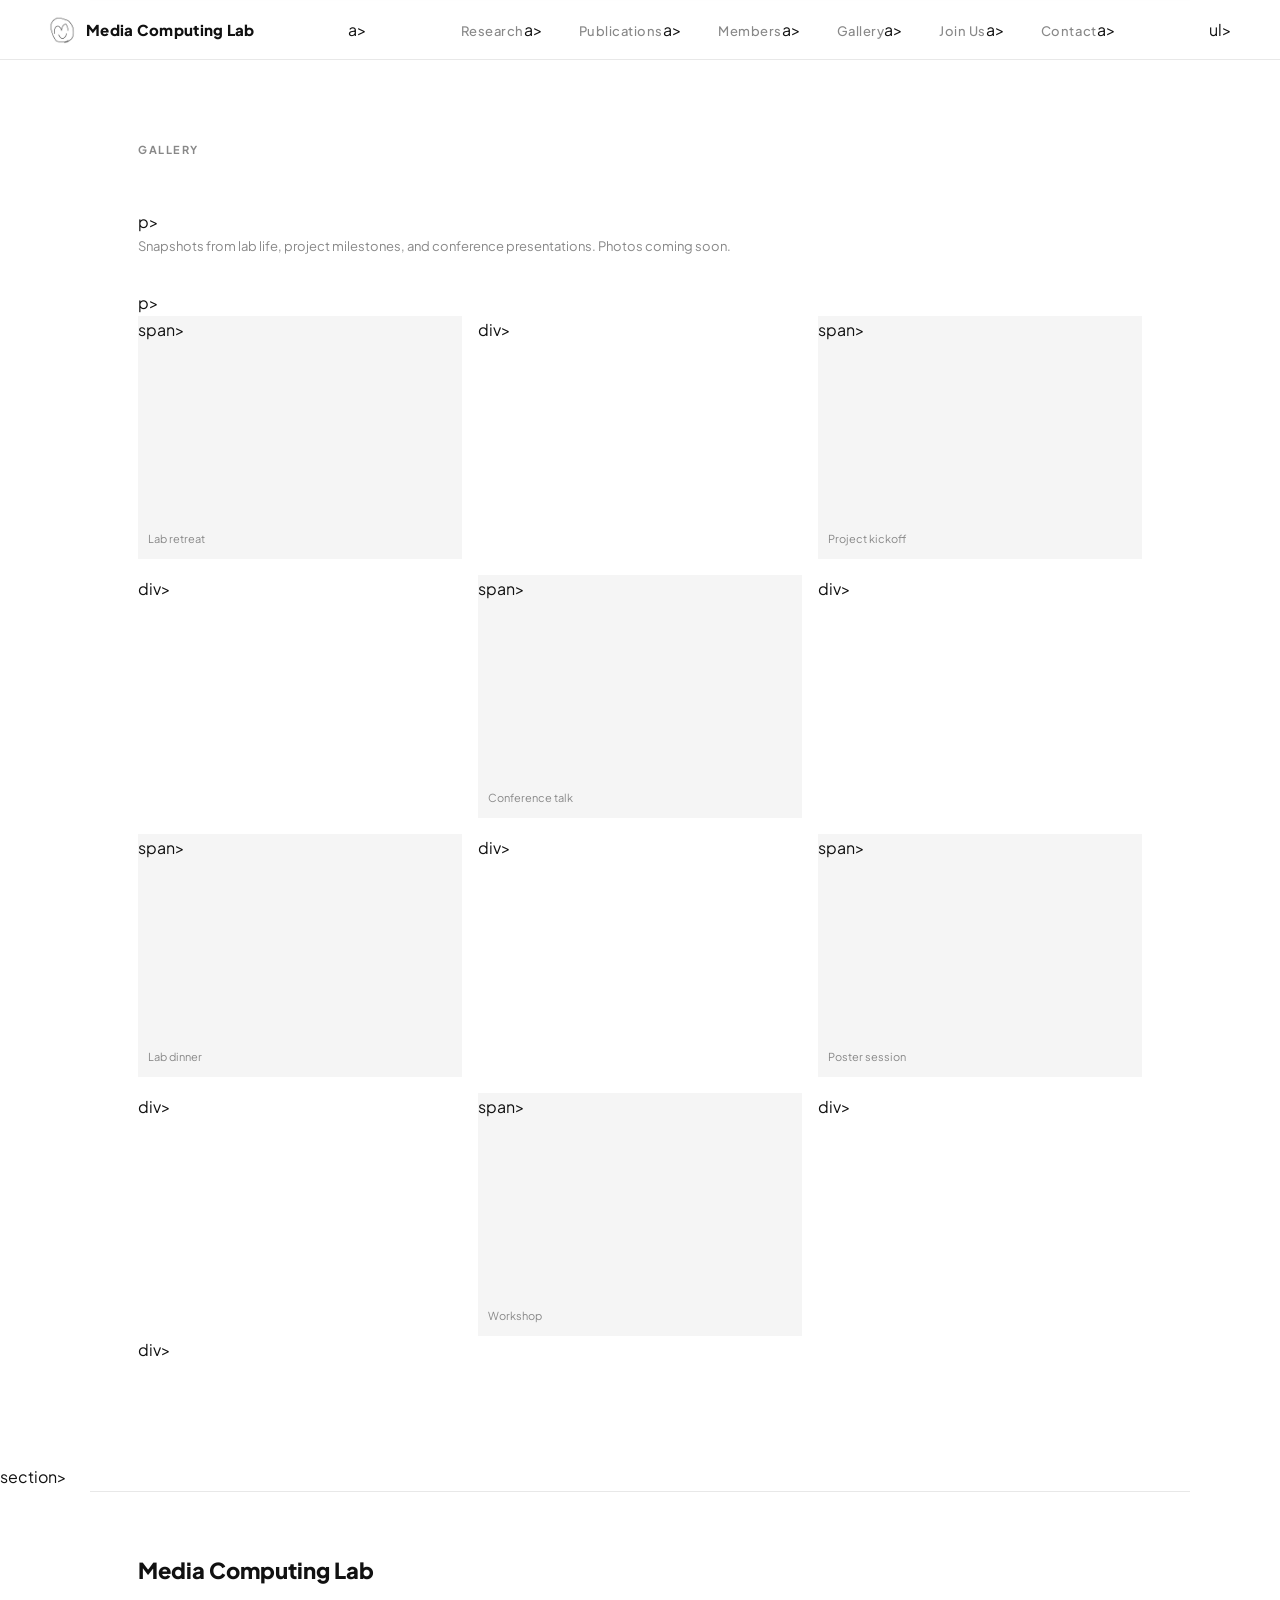
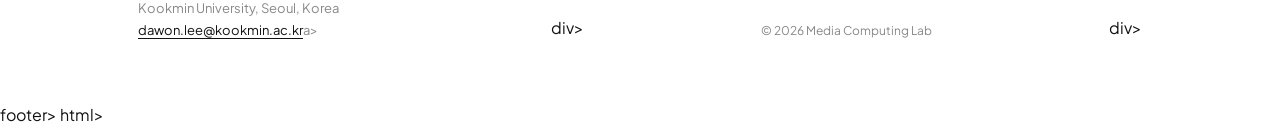
==== gallery.html @ cd8f229e "Add initial gallery HTML structure" ====
<!DOCTYPE html>
<html lang="en">
  <head>
      <meta charset="UTF-8">
      <meta name="viewport" content="width=device-width, initial-scale=1.0">
      <title>Gallery · Media Computing Lab</title>
    <link rel="preconnect" href="https://fonts.googleapis.com">
    <link rel="preconnect" href="https://fonts.gstatic.com" crossorigin>
    <link href="https://fonts.googleapis.com/css2?family=Plus+Jakarta+Sans:ital,wght@0,300;0,400;0,500;0,700;0,800;1,400&display=swap" rel="stylesheet">
    <link rel="stylesheet" href="styles.css">
  </head>
<body>

  <nav>
      <a href="index.html" class="nav-logo"><img src="logo.png" alt="Media Computing Lab logo">Media Computing Lab</a>a>
      <ul class="nav-links">
            <li><a href="index.html">Research</a>a></li>
          <li><a href="publications.html">Publications</a>a></li>
          <li><a href="members.html">Members</a>a></li>
          <li><a href="gallery.html">Gallery</a>a></li>
          <li><a href="join.html">Join Us</a>a></li>
          <li><a href="#contact">Contact</a>a></li>
      </ul>ul>
  </nav>

<!-- GALLERY -->
<section id="gallery">
  <p class="section-label">Gallery</p>p>
  <p class="gallery-note">Snapshots from lab life, project milestones, and conference presentations. Photos coming soon.</p>p>
  <div class="gallery-grid">
      <div class="gallery-item"><span class="gallery-item-label">Lab retreat</span>span></div>div>
      <div class="gallery-item"><span class="gallery-item-label">Project kickoff</span>span></div>div>
      <div class="gallery-item"><span class="gallery-item-label">Conference talk</span>span></div>div>
      <div class="gallery-item"><span class="gallery-item-label">Lab dinner</span>span></div>div>
      <div class="gallery-item"><span class="gallery-item-label">Poster session</span>span></div>div>
      <div class="gallery-item"><span class="gallery-item-label">Workshop</span>span></div>div>
  </div>div>
</section>section>

<!-- FOOTER / CONTACT -->
<footer id="contact">
  <div class="footer-left">
      <h2>Media Computing Lab</h2>
      <p>Kookmin University, Seoul, Korea<br>
          <a href="mailto:dawon.lee@kookmin.ac.kr">dawon.lee@kookmin.ac.kr</a>a></p>
  </div>div>
  <div class="footer-right">
      <p>© 2026 Media Computing Lab</p>
  </div>div>
</footer>footer>

</body>
</html>html>
</p></p></h2></li></li>
  </nav>
</body></title>
  </head>
---- styles.css ----
*, *::before, *::after { box-sizing: border-box; margin: 0; padding: 0; }

:root {
    --black: #111;
    --gray: #888;
    --light-gray: #f5f5f5;
    --border: #e8e8e8;
    --white: #fff;
}

html { scroll-behavior: smooth; }

body {
    font-family: 'Plus Jakarta Sans', sans-serif;
    color: var(--black);
    background: var(--white);
    font-size: 16px;
    line-height: 1.7;
}

/* NAV */
nav {
    position: fixed;
    top: 0; left: 0; right: 0;
    z-index: 100;
    background: rgba(255,255,255,0.92);
    backdrop-filter: blur(8px);
    border-bottom: 1px solid var(--border);
    padding: 0 48px;
    height: 60px;
    display: flex;
    align-items: center;
    justify-content: space-between;
}

.nav-logo {
    display: flex;
    align-items: center;
    gap: 10px;
    font-weight: 800;
    font-size: 15px;
    letter-spacing: 0.02em;
    text-decoration: none;
    color: var(--black);
}

.nav-logo img {
    height: 28px;
    width: 28px;
    object-fit: contain;
}

.nav-links {
    display: flex;
    gap: 36px;
    list-style: none;
}

.nav-links a {
    text-decoration: none;
    color: var(--gray);
    font-size: 13px;
    font-weight: 500;
    letter-spacing: 0.04em;
    transition: color 0.2s;
}

.nav-links a:hover { color: var(--black); }

/* SECTIONS */
section {
    padding: 100px 48px;
    max-width: 1100px;
    margin: 0 auto;
}

section:first-of-type { padding-top: 140px; }

.section-label {
    font-size: 11px;
    font-weight: 700;
    letter-spacing: 0.14em;
    color: var(--gray);
    text-transform: uppercase;
    margin-bottom: 48px;
}

/* RESEARCH */
#research .section-label { margin-bottom: 24px; }

.research-intro {
    font-size: 28px;
    font-weight: 800;
    line-height: 1.3;
    margin-bottom: 64px;
    max-width: 640px;
}

.research-grid {
    display: grid;
    grid-template-columns: repeat(3, 1fr);
    gap: 2px;
}

.research-card {
    background: var(--light-gray);
    padding: 40px 36px;
}

.research-num {
    font-size: 11px;
    font-weight: 700;
    color: var(--gray);
    letter-spacing: 0.1em;
    margin-bottom: 20px;
}

.research-title {
    font-size: 18px;
    font-weight: 800;
    line-height: 1.3;
    margin-bottom: 14px;
}

.research-desc {
    font-size: 13px;
    color: var(--gray);
    line-height: 1.7;
}

/* PUBLICATIONS */
#publications { border-top: 1px solid var(--border); }

.pub-list { display: flex; flex-direction: column; gap: 0; }

.pub-item {
    display: grid;
    grid-template-columns: 200px 1fr;
    gap: 40px;
    padding: 36px 0;
    border-bottom: 1px solid var(--border);
    align-items: start;
}

.pub-img {
    width: 200px;
    height: 120px;
    object-fit: cover;
    background: var(--light-gray);
    display: block;
}

.pub-img-placeholder {
    width: 200px;
    height: 120px;
    background: var(--light-gray);
}

.pub-venue {
    font-size: 11px;
    font-weight: 700;
    letter-spacing: 0.1em;
    color: var(--gray);
    text-transform: uppercase;
    margin-bottom: 8px;
}

.pub-title {
    font-size: 16px;
    font-weight: 700;
    line-height: 1.4;
    margin-bottom: 8px;
}

.pub-title a {
    text-decoration: none;
    color: var(--black);
}

.pub-title a:hover { text-decoration: underline; }

.pub-authors {
    font-size: 13px;
    color: var(--gray);
    margin-bottom: 12px;
}

.pub-authors strong { color: var(--black); font-weight: 600; }

.pub-links { display: flex; gap: 12px; }

.pub-link {
    font-size: 12px;
    font-weight: 600;
    letter-spacing: 0.04em;
    color: var(--black);
    text-decoration: none;
    border-bottom: 1px solid var(--black);
    padding-bottom: 1px;
}

.pub-link:hover { opacity: 0.5; }

/* MEMBERS */
#members { border-top: 1px solid var(--border); }

.members-grid {
    display: grid;
    grid-template-columns: repeat(auto-fill, minmax(150px, 1fr));
    gap: 32px;
}

.member-card { }

.member-photo {
    width: 100%;
    aspect-ratio: 1;
    background: var(--light-gray);
    margin-bottom: 14px;
}

.member-photo img {
    width: 100%;
    height: 100%;
    object-fit: cover;
}

.member-name {
    font-size: 14px;
    font-weight: 700;
    margin-bottom: 2px;
}

.member-role {
    font-size: 12px;
    color: var(--gray);
}

/* RECRUITING */
#recruiting { border-top: 1px solid var(--border); }

.recruit-grid {
    display: grid;
    grid-template-columns: 1fr 1fr;
    gap: 2px;
    margin-top: 0;
}

.recruit-card {
    background: var(--light-gray);
    padding: 40px 36px;
}

.recruit-card h3 {
    font-size: 18px;
    font-weight: 800;
    margin-bottom: 14px;
}

.recruit-card p {
    font-size: 13px;
    color: var(--gray);
    line-height: 1.7;
    margin-bottom: 24px;
}

.recruit-cta {
    font-size: 13px;
    font-weight: 700;
    color: var(--black);
    text-decoration: none;
    border-bottom: 1px solid var(--black);
    padding-bottom: 1px;
}

.recruit-cta:hover { opacity: 0.5; }

/* CONTACT / FOOTER */
footer {
    border-top: 1px solid var(--border);
    padding: 60px 48px;
    display: flex;
    justify-content: space-between;
    align-items: flex-end;
    max-width: 1100px;
    margin: 0 auto;
}

.footer-left h2 {
    font-size: 22px;
    font-weight: 800;
    margin-bottom: 8px;
}

.footer-left p {
    font-size: 13px;
    color: var(--gray);
    line-height: 1.7;
}

.footer-left a {
    color: var(--black);
    text-decoration: none;
    border-bottom: 1px solid var(--black);
}

.footer-right {
    font-size: 12px;
    color: var(--gray);
    text-align: right;
}

@media (max-width: 900px) {
    nav { padding: 0 24px; }
    section { padding: 80px 24px; }
    section:first-of-type { padding-top: 100px; }
    .research-grid { grid-template-columns: 1fr; }
    .pub-item { grid-template-columns: 1fr; }
    .pub-img, .pub-img-placeholder { width: 100%; height: 160px; }
    .members-grid { grid-template-columns: repeat(2, 1fr); }
    .recruit-grid { grid-template-columns: 1fr; }
    footer { flex-direction: column; gap: 24px; align-items: flex-start; }
    .footer-right { text-align: left; }
}


/* GALLERY */
#gallery { border-top: 1px solid var(--border); }

.gallery-note {
      font-size: 13px;
      color: var(--gray);
      margin-bottom: 32px;
      max-width: 640px;
}

.gallery-grid {
      display: grid;
      grid-template-columns: repeat(3, 1fr);
      gap: 16px;
}

.gallery-item {
      aspect-ratio: 4 / 3;
      background: var(--light-gray);
      overflow: hidden;
      position: relative;
}

.gallery-item img {
      width: 100%;
      height: 100%;
      object-fit: cover;
      display: block;
}

.gallery-item-label {
      position: absolute;
      bottom: 10px;
      left: 10px;
      font-size: 11px;
      color: var(--gray);
}

@media (max-width: 900px) {
      .gallery-grid { grid-template-columns: repeat(2, 1fr); }
}
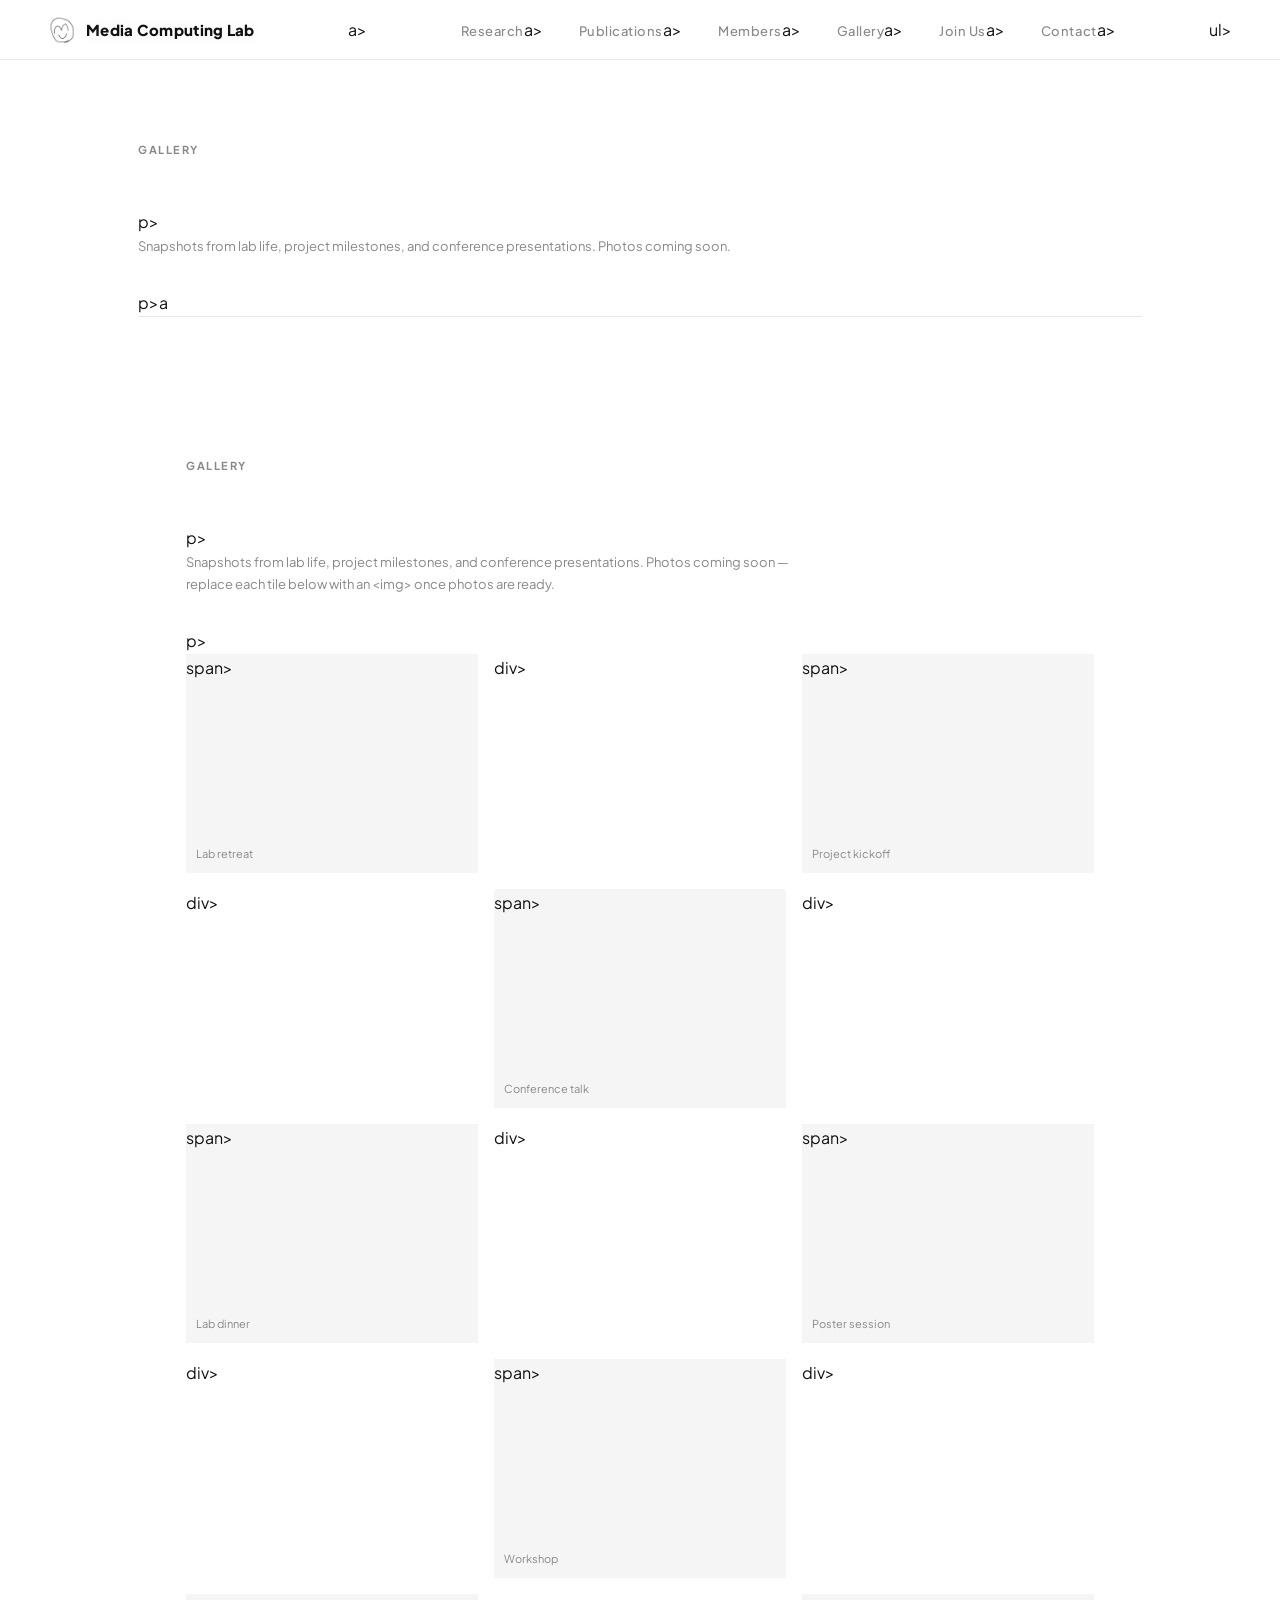
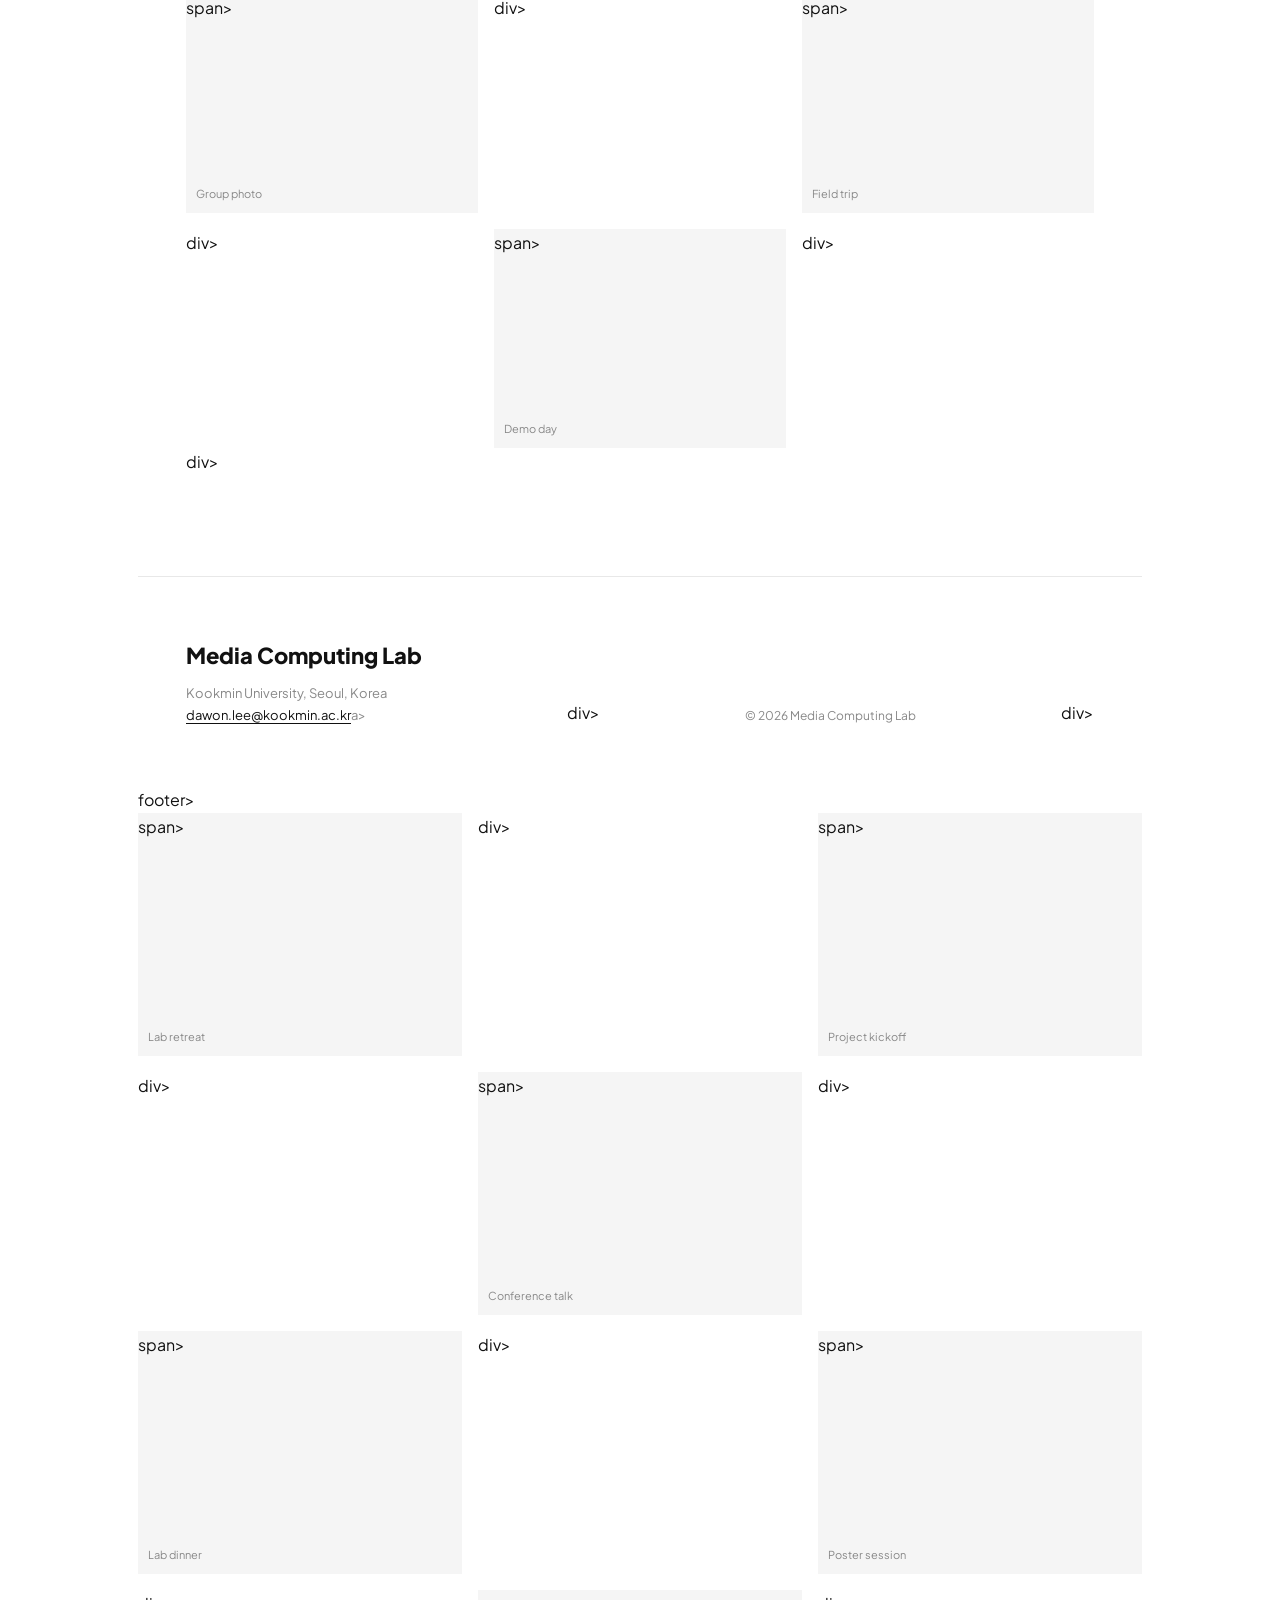
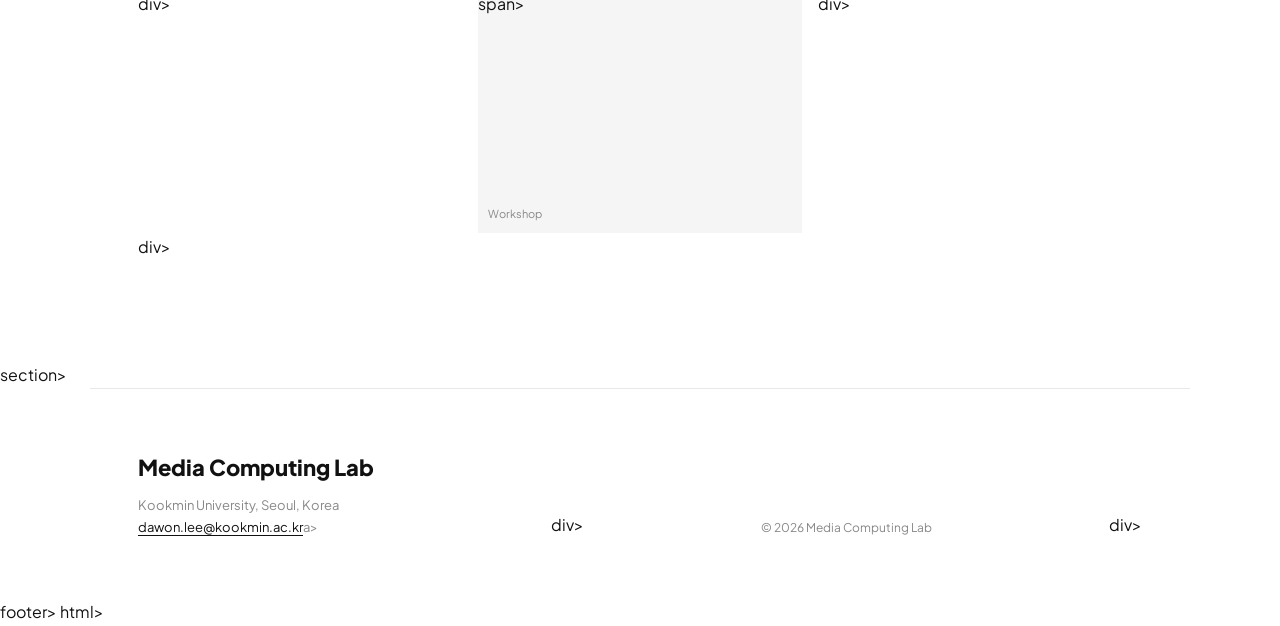
==== commit 8fa9db93: "Refactor gallery section and add HTML structure Updated the gallery section with new HTML structure " ====
--- a/gallery.html
+++ b/gallery.html
@@ -26,8 +26,65 @@
 <!-- GALLERY -->
 <section id="gallery">
   <p class="section-label">Gallery</p>p>
-  <p class="gallery-note">Snapshots from lab life, project milestones, and conference presentations. Photos coming soon.</p>p>
-  <div class="gallery-grid">
+  <p class="gallery-note">Snapshots from lab life, project milestones, and conference presentations. Photos coming soon.</p>p>a<!DOCTYPE html>
+  <html lang="en">
+    <head>
+        <meta charset="UTF-8">
+        <meta name="viewport" content="width=device-width, initial-scale=1.0">
+        <title>Gallery · Media Computing Lab</title>
+        <link rel="preconnect" href="https://fonts.googleapis.com">
+        <link rel="preconnect" href="https://fonts.gstatic.com" crossorigin>
+        <link href="https://fonts.googleapis.com/css2?family=Plus+Jakarta+Sans:ital,wght@0,300;0,400;0,500;0,700;0,800;1,400&display=swap" rel="stylesheet">
+        <link rel="stylesheet" href="styles.css">
+    </head>
+    <body>
+
+      <nav>
+          <a href="index.html" class="nav-logo"><img src="logo.png" alt="Media Computing Lab logo">Media Computing Lab</a>a>
+          <ul class="nav-links">
+                <li><a href="index.html">Research</a>a></li>
+              <li><a href="publications.html">Publications</a>a></li>
+              <li><a href="members.html">Members</a>a></li>
+              <li><a href="gallery.html">Gallery</a>a></li>
+              <li><a href="join.html">Join Us</a>a></li>
+              <li><a href="#contact">Contact</a>a></li>
+          </ul>ul>
+      </nav>
+    
+    <!-- GALLERY -->
+    <section id="gallery">
+      <p class="section-label">Gallery</p>p>
+      <p class="gallery-note">Snapshots from lab life, project milestones, and conference presentations. Photos coming soon — replace each tile below with an &lt;img&gt; once photos are ready.</p>p>
+      <div class="gallery-grid">
+          <div class="gallery-item" style="flex-basis: 340px;"><span class="gallery-item-label">Lab retreat</span>span></div>div>
+          <div class="gallery-item" style="flex-basis: 220px;"><span class="gallery-item-label">Project kickoff</span>span></div>div>
+          <div class="gallery-item" style="flex-basis: 260px;"><span class="gallery-item-label">Conference talk</span>span></div>div>
+          <div class="gallery-item" style="flex-basis: 300px;"><span class="gallery-item-label">Lab dinner</span>span></div>div>
+          <div class="gallery-item" style="flex-basis: 240px;"><span class="gallery-item-label">Poster session</span>span></div>div>
+          <div class="gallery-item" style="flex-basis: 380px;"><span class="gallery-item-label">Workshop</span>span></div>div>
+          <div class="gallery-item" style="flex-basis: 200px;"><span class="gallery-item-label">Group photo</span>span></div>div>
+          <div class="gallery-item" style="flex-basis: 260px;"><span class="gallery-item-label">Field trip</span>span></div>div>
+          <div class="gallery-item" style="flex-basis: 320px;"><span class="gallery-item-label">Demo day</span>span></div>div>
+      </div>div>
+    </section>
+    
+    <!-- FOOTER / CONTACT -->
+    <footer id="contact">
+      <div class="footer-left">
+          <h2>Media Computing Lab</h2>
+          <p>Kookmin University, Seoul, Korea<br>
+              <a href="mailto:dawon.lee@kookmin.ac.kr">dawon.lee@kookmin.ac.kr</a>a></p>
+      </div>div>
+      <div class="footer-right">
+          <p>© 2026 Media Computing Lab</p>
+      </div>div>
+    </footer>footer>
+    
+    </body>
+  </html>
+</p></p></li></li>
+      </nav>
+    </head><div class="gallery-grid">
       <div class="gallery-item"><span class="gallery-item-label">Lab retreat</span>span></div>div>
       <div class="gallery-item"><span class="gallery-item-label">Project kickoff</span>span></div>div>
       <div class="gallery-item"><span class="gallery-item-label">Conference talk</span>span></div>div>
--- a/styles.css
+++ b/styles.css
@@ -181,7 +181,373 @@
 
 .pub-authors {
     font-size: 13px;
-    color: var(--gray);
+    color: var(--gray);a*, *::before, *::after { box-sizing: border-box; margin: 0; padding: 0; }
+    
+    :root {
+          --black: #111;
+          --gray: #888;
+          --light-gray: #f5f5f5;
+          --border: #e8e8e8;
+          --white: #fff;
+    }
+    
+    html { scroll-behavior: smooth; }
+    
+    body {
+          font-family: 'Plus Jakarta Sans', sans-serif;
+          color: var(--black);
+          background: var(--white);
+          font-size: 16px;
+          line-height: 1.7;
+    }
+    
+    /* NAV */
+    nav {
+          position: fixed;
+          top: 0; left: 0; right: 0;
+          z-index: 100;
+          background: rgba(255,255,255,0.92);
+          backdrop-filter: blur(8px);
+          border-bottom: 1px solid var(--border);
+          padding: 0 48px;
+          height: 60px;
+          display: flex;
+          align-items: center;
+          justify-content: space-between;
+    }
+    
+    .nav-logo {
+          display: flex;
+          align-items: center;
+          gap: 10px;
+          font-weight: 800;
+          font-size: 15px;
+          letter-spacing: 0.02em;
+          text-decoration: none;
+          color: var(--black);
+    }
+    
+    .nav-logo img {
+          height: 28px;
+          width: 28px;
+          object-fit: contain;
+    }
+    
+    .nav-links {
+          display: flex;
+          gap: 36px;
+          list-style: none;
+    }
+    
+    .nav-links a {
+          text-decoration: none;
+          color: var(--gray);
+          font-size: 13px;
+          font-weight: 500;
+          letter-spacing: 0.04em;
+          transition: color 0.2s;
+    }
+    
+    .nav-links a:hover { color: var(--black); }
+    
+    /* SECTIONS */
+    section {
+          padding: 100px 48px;
+          max-width: 1100px;
+          margin: 0 auto;
+    }
+    
+    section:first-of-type { padding-top: 140px; }
+    
+    .section-label {
+          font-size: 11px;
+          font-weight: 700;
+          letter-spacing: 0.14em;
+          color: var(--gray);
+          text-transform: uppercase;
+          margin-bottom: 48px;
+    }
+    
+    /* RESEARCH */
+    #research .section-label { margin-bottom: 24px; }
+    
+    .research-intro {
+          font-size: 28px;
+          font-weight: 800;
+          line-height: 1.3;
+          margin-bottom: 64px;
+          max-width: 640px;
+    }
+    
+    .research-grid {
+          display: grid;
+          grid-template-columns: repeat(3, 1fr);
+          gap: 2px;
+    }
+    
+    .research-card {
+          background: var(--light-gray);
+          padding: 40px 36px;
+    }
+    
+    .research-num {
+          font-size: 11px;
+          font-weight: 700;
+          color: var(--gray);
+          letter-spacing: 0.1em;
+          margin-bottom: 20px;
+    }
+    
+    .research-title {
+          font-size: 18px;
+          font-weight: 800;
+          line-height: 1.3;
+          margin-bottom: 14px;
+    }
+    
+    .research-desc {
+          font-size: 13px;
+          color: var(--gray);
+          line-height: 1.7;
+    }
+    
+    /* PUBLICATIONS */
+    #publications { border-top: 1px solid var(--border); }
+    
+    .pub-list { display: flex; flex-direction: column; gap: 0; }
+    
+    .pub-item {
+          display: grid;
+          grid-template-columns: 200px 1fr;
+          gap: 40px;
+          padding: 36px 0;
+          border-bottom: 1px solid var(--border);
+          align-items: start;
+    }
+    
+    .pub-img {
+          width: 200px;
+          height: 120px;
+          object-fit: cover;
+          background: var(--light-gray);
+          display: block;
+    }
+    
+    .pub-img-placeholder {
+          width: 200px;
+          height: 120px;
+          background: var(--light-gray);
+    }
+    
+    .pub-venue {
+          font-size: 11px;
+          font-weight: 700;
+          letter-spacing: 0.1em;
+          color: var(--gray);
+          text-transform: uppercase;
+          margin-bottom: 8px;
+    }
+    
+    .pub-title {
+          font-size: 16px;
+          font-weight: 700;
+          line-height: 1.4;
+          margin-bottom: 8px;
+    }
+    
+    .pub-title a {
+          text-decoration: none;
+          color: var(--black);
+    }
+    
+    .pub-title a:hover { text-decoration: underline; }
+    
+    .pub-authors {
+          font-size: 13px;
+          color: var(--gray);
+          margin-bottom: 12px;
+    }
+    
+    .pub-authors strong { color: var(--black); font-weight: 600; }
+    
+    .pub-links { display: flex; gap: 12px; }
+    
+    .pub-link {
+          font-size: 12px;
+          font-weight: 600;
+          letter-spacing: 0.04em;
+          color: var(--black);
+          text-decoration: none;
+          border-bottom: 1px solid var(--black);
+          padding-bottom: 1px;
+    }
+    
+    .pub-link:hover { opacity: 0.5; }
+    
+    /* MEMBERS */
+    #members { border-top: 1px solid var(--border); }
+    
+    .members-grid {
+          display: grid;
+          grid-template-columns: repeat(auto-fill, minmax(150px, 1fr));
+          gap: 32px;
+    }
+    
+    .member-card { }
+    
+    .member-photo {
+          width: 100%;
+          aspect-ratio: 1;
+          background: var(--light-gray);
+          margin-bottom: 14px;
+    }
+    
+    .member-photo img {
+          width: 100%;
+          height: 100%;
+          object-fit: cover;
+    }
+    
+    .member-name {
+          font-size: 14px;
+          font-weight: 700;
+          margin-bottom: 2px;
+    }
+    
+    .member-role {
+          font-size: 12px;
+          color: var(--gray);
+    }
+    
+    /* RECRUITING */
+    #recruiting { border-top: 1px solid var(--border); }
+    
+    .recruit-grid {
+          display: grid;
+          grid-template-columns: 1fr 1fr;
+          gap: 2px;
+          margin-top: 0;
+    }
+    
+    .recruit-card {
+          background: var(--light-gray);
+          padding: 40px 36px;
+    }
+    
+    .recruit-card h3 {
+          font-size: 18px;
+          font-weight: 800;
+          margin-bottom: 14px;
+    }
+    
+    .recruit-card p {
+          font-size: 13px;
+          color: var(--gray);
+          line-height: 1.7;
+          margin-bottom: 24px;
+    }
+    
+    .recruit-cta {
+          font-size: 13px;
+          font-weight: 700;
+          color: var(--black);
+          text-decoration: none;
+          border-bottom: 1px solid var(--black);
+          padding-bottom: 1px;
+    }
+    
+    .recruit-cta:hover { opacity: 0.5; }
+    
+    /* GALLERY (justified, Google-Photos-style rows) */
+    #gallery { border-top: 1px solid var(--border); }
+    
+    .gallery-note {
+          font-size: 13px;
+          color: var(--gray);
+          margin-bottom: 32px;
+          max-width: 640px;
+    }
+    
+    .gallery-grid {
+          display: flex;
+          flex-wrap: wrap;
+          gap: 4px;
+    }
+    
+    .gallery-item {
+          height: 220px;
+          flex-grow: 1;
+          background: var(--light-gray);
+          overflow: hidden;
+          position: relative;
+    }
+    
+    .gallery-item img {
+          height: 220px;
+          width: 100%;
+          min-width: 100%;
+          object-fit: cover;
+          display: block;
+    }
+    
+    .gallery-item-label {
+          position: absolute;
+          bottom: 8px;
+          left: 10px;
+          font-size: 11px;
+          color: #fff;
+          text-shadow: 0 1px 3px rgba(0,0,0,0.6);
+    }
+    
+    /* CONTACT / FOOTER */
+    footer {
+          border-top: 1px solid var(--border);
+          padding: 60px 48px;
+          display: flex;
+          justify-content: space-between;
+          align-items: flex-end;
+          max-width: 1100px;
+          margin: 0 auto;
+    }
+    
+    .footer-left h2 {
+          font-size: 22px;
+          font-weight: 800;
+          margin-bottom: 8px;
+    }
+    
+    .footer-left p {
+          font-size: 13px;
+          color: var(--gray);
+          line-height: 1.7;
+    }
+    
+    .footer-left a {
+          color: var(--black);
+          text-decoration: none;
+          border-bottom: 1px solid var(--black);
+    }
+    
+    .footer-right {
+          font-size: 12px;
+          color: var(--gray);
+          text-align: right;
+    }
+    
+    @media (max-width: 900px) {
+          nav { padding: 0 24px; }
+          section { padding: 80px 24px; }
+          section:first-of-type { padding-top: 100px; }
+          .research-grid { grid-template-columns: 1fr; }
+          .pub-item { grid-template-columns: 1fr; }
+          .pub-img, .pub-img-placeholder { width: 100%; height: 160px; }
+          .members-grid { grid-template-columns: repeat(2, 1fr); }
+          .recruit-grid { grid-template-columns: 1fr; }
+          .gallery-item { height: 140px; }
+          .gallery-item img { height: 140px; }
+          footer { flex-direction: column; gap: 24px; align-items: flex-start; }
+          .footer-right { text-align: left; }
+    }
     margin-bottom: 12px;
 }
 
--- a/styles.css
+++ b/styles.css
@@ -181,7 +181,373 @@
 
 .pub-authors {
     font-size: 13px;
-    color: var(--gray);
+    color: var(--gray);a*, *::before, *::after { box-sizing: border-box; margin: 0; padding: 0; }
+    
+    :root {
+          --black: #111;
+          --gray: #888;
+          --light-gray: #f5f5f5;
+          --border: #e8e8e8;
+          --white: #fff;
+    }
+    
+    html { scroll-behavior: smooth; }
+    
+    body {
+          font-family: 'Plus Jakarta Sans', sans-serif;
+          color: var(--black);
+          background: var(--white);
+          font-size: 16px;
+          line-height: 1.7;
+    }
+    
+    /* NAV */
+    nav {
+          position: fixed;
+          top: 0; left: 0; right: 0;
+          z-index: 100;
+          background: rgba(255,255,255,0.92);
+          backdrop-filter: blur(8px);
+          border-bottom: 1px solid var(--border);
+          padding: 0 48px;
+          height: 60px;
+          display: flex;
+          align-items: center;
+          justify-content: space-between;
+    }
+    
+    .nav-logo {
+          display: flex;
+          align-items: center;
+          gap: 10px;
+          font-weight: 800;
+          font-size: 15px;
+          letter-spacing: 0.02em;
+          text-decoration: none;
+          color: var(--black);
+    }
+    
+    .nav-logo img {
+          height: 28px;
+          width: 28px;
+          object-fit: contain;
+    }
+    
+    .nav-links {
+          display: flex;
+          gap: 36px;
+          list-style: none;
+    }
+    
+    .nav-links a {
+          text-decoration: none;
+          color: var(--gray);
+          font-size: 13px;
+          font-weight: 500;
+          letter-spacing: 0.04em;
+          transition: color 0.2s;
+    }
+    
+    .nav-links a:hover { color: var(--black); }
+    
+    /* SECTIONS */
+    section {
+          padding: 100px 48px;
+          max-width: 1100px;
+          margin: 0 auto;
+    }
+    
+    section:first-of-type { padding-top: 140px; }
+    
+    .section-label {
+          font-size: 11px;
+          font-weight: 700;
+          letter-spacing: 0.14em;
+          color: var(--gray);
+          text-transform: uppercase;
+          margin-bottom: 48px;
+    }
+    
+    /* RESEARCH */
+    #research .section-label { margin-bottom: 24px; }
+    
+    .research-intro {
+          font-size: 28px;
+          font-weight: 800;
+          line-height: 1.3;
+          margin-bottom: 64px;
+          max-width: 640px;
+    }
+    
+    .research-grid {
+          display: grid;
+          grid-template-columns: repeat(3, 1fr);
+          gap: 2px;
+    }
+    
+    .research-card {
+          background: var(--light-gray);
+          padding: 40px 36px;
+    }
+    
+    .research-num {
+          font-size: 11px;
+          font-weight: 700;
+          color: var(--gray);
+          letter-spacing: 0.1em;
+          margin-bottom: 20px;
+    }
+    
+    .research-title {
+          font-size: 18px;
+          font-weight: 800;
+          line-height: 1.3;
+          margin-bottom: 14px;
+    }
+    
+    .research-desc {
+          font-size: 13px;
+          color: var(--gray);
+          line-height: 1.7;
+    }
+    
+    /* PUBLICATIONS */
+    #publications { border-top: 1px solid var(--border); }
+    
+    .pub-list { display: flex; flex-direction: column; gap: 0; }
+    
+    .pub-item {
+          display: grid;
+          grid-template-columns: 200px 1fr;
+          gap: 40px;
+          padding: 36px 0;
+          border-bottom: 1px solid var(--border);
+          align-items: start;
+    }
+    
+    .pub-img {
+          width: 200px;
+          height: 120px;
+          object-fit: cover;
+          background: var(--light-gray);
+          display: block;
+    }
+    
+    .pub-img-placeholder {
+          width: 200px;
+          height: 120px;
+          background: var(--light-gray);
+    }
+    
+    .pub-venue {
+          font-size: 11px;
+          font-weight: 700;
+          letter-spacing: 0.1em;
+          color: var(--gray);
+          text-transform: uppercase;
+          margin-bottom: 8px;
+    }
+    
+    .pub-title {
+          font-size: 16px;
+          font-weight: 700;
+          line-height: 1.4;
+          margin-bottom: 8px;
+    }
+    
+    .pub-title a {
+          text-decoration: none;
+          color: var(--black);
+    }
+    
+    .pub-title a:hover { text-decoration: underline; }
+    
+    .pub-authors {
+          font-size: 13px;
+          color: var(--gray);
+          margin-bottom: 12px;
+    }
+    
+    .pub-authors strong { color: var(--black); font-weight: 600; }
+    
+    .pub-links { display: flex; gap: 12px; }
+    
+    .pub-link {
+          font-size: 12px;
+          font-weight: 600;
+          letter-spacing: 0.04em;
+          color: var(--black);
+          text-decoration: none;
+          border-bottom: 1px solid var(--black);
+          padding-bottom: 1px;
+    }
+    
+    .pub-link:hover { opacity: 0.5; }
+    
+    /* MEMBERS */
+    #members { border-top: 1px solid var(--border); }
+    
+    .members-grid {
+          display: grid;
+          grid-template-columns: repeat(auto-fill, minmax(150px, 1fr));
+          gap: 32px;
+    }
+    
+    .member-card { }
+    
+    .member-photo {
+          width: 100%;
+          aspect-ratio: 1;
+          background: var(--light-gray);
+          margin-bottom: 14px;
+    }
+    
+    .member-photo img {
+          width: 100%;
+          height: 100%;
+          object-fit: cover;
+    }
+    
+    .member-name {
+          font-size: 14px;
+          font-weight: 700;
+          margin-bottom: 2px;
+    }
+    
+    .member-role {
+          font-size: 12px;
+          color: var(--gray);
+    }
+    
+    /* RECRUITING */
+    #recruiting { border-top: 1px solid var(--border); }
+    
+    .recruit-grid {
+          display: grid;
+          grid-template-columns: 1fr 1fr;
+          gap: 2px;
+          margin-top: 0;
+    }
+    
+    .recruit-card {
+          background: var(--light-gray);
+          padding: 40px 36px;
+    }
+    
+    .recruit-card h3 {
+          font-size: 18px;
+          font-weight: 800;
+          margin-bottom: 14px;
+    }
+    
+    .recruit-card p {
+          font-size: 13px;
+          color: var(--gray);
+          line-height: 1.7;
+          margin-bottom: 24px;
+    }
+    
+    .recruit-cta {
+          font-size: 13px;
+          font-weight: 700;
+          color: var(--black);
+          text-decoration: none;
+          border-bottom: 1px solid var(--black);
+          padding-bottom: 1px;
+    }
+    
+    .recruit-cta:hover { opacity: 0.5; }
+    
+    /* GALLERY (justified, Google-Photos-style rows) */
+    #gallery { border-top: 1px solid var(--border); }
+    
+    .gallery-note {
+          font-size: 13px;
+          color: var(--gray);
+          margin-bottom: 32px;
+          max-width: 640px;
+    }
+    
+    .gallery-grid {
+          display: flex;
+          flex-wrap: wrap;
+          gap: 4px;
+    }
+    
+    .gallery-item {
+          height: 220px;
+          flex-grow: 1;
+          background: var(--light-gray);
+          overflow: hidden;
+          position: relative;
+    }
+    
+    .gallery-item img {
+          height: 220px;
+          width: 100%;
+          min-width: 100%;
+          object-fit: cover;
+          display: block;
+    }
+    
+    .gallery-item-label {
+          position: absolute;
+          bottom: 8px;
+          left: 10px;
+          font-size: 11px;
+          color: #fff;
+          text-shadow: 0 1px 3px rgba(0,0,0,0.6);
+    }
+    
+    /* CONTACT / FOOTER */
+    footer {
+          border-top: 1px solid var(--border);
+          padding: 60px 48px;
+          display: flex;
+          justify-content: space-between;
+          align-items: flex-end;
+          max-width: 1100px;
+          margin: 0 auto;
+    }
+    
+    .footer-left h2 {
+          font-size: 22px;
+          font-weight: 800;
+          margin-bottom: 8px;
+    }
+    
+    .footer-left p {
+          font-size: 13px;
+          color: var(--gray);
+          line-height: 1.7;
+    }
+    
+    .footer-left a {
+          color: var(--black);
+          text-decoration: none;
+          border-bottom: 1px solid var(--black);
+    }
+    
+    .footer-right {
+          font-size: 12px;
+          color: var(--gray);
+          text-align: right;
+    }
+    
+    @media (max-width: 900px) {
+          nav { padding: 0 24px; }
+          section { padding: 80px 24px; }
+          section:first-of-type { padding-top: 100px; }
+          .research-grid { grid-template-columns: 1fr; }
+          .pub-item { grid-template-columns: 1fr; }
+          .pub-img, .pub-img-placeholder { width: 100%; height: 160px; }
+          .members-grid { grid-template-columns: repeat(2, 1fr); }
+          .recruit-grid { grid-template-columns: 1fr; }
+          .gallery-item { height: 140px; }
+          .gallery-item img { height: 140px; }
+          footer { flex-direction: column; gap: 24px; align-items: flex-start; }
+          .footer-right { text-align: left; }
+    }
     margin-bottom: 12px;
 }
 
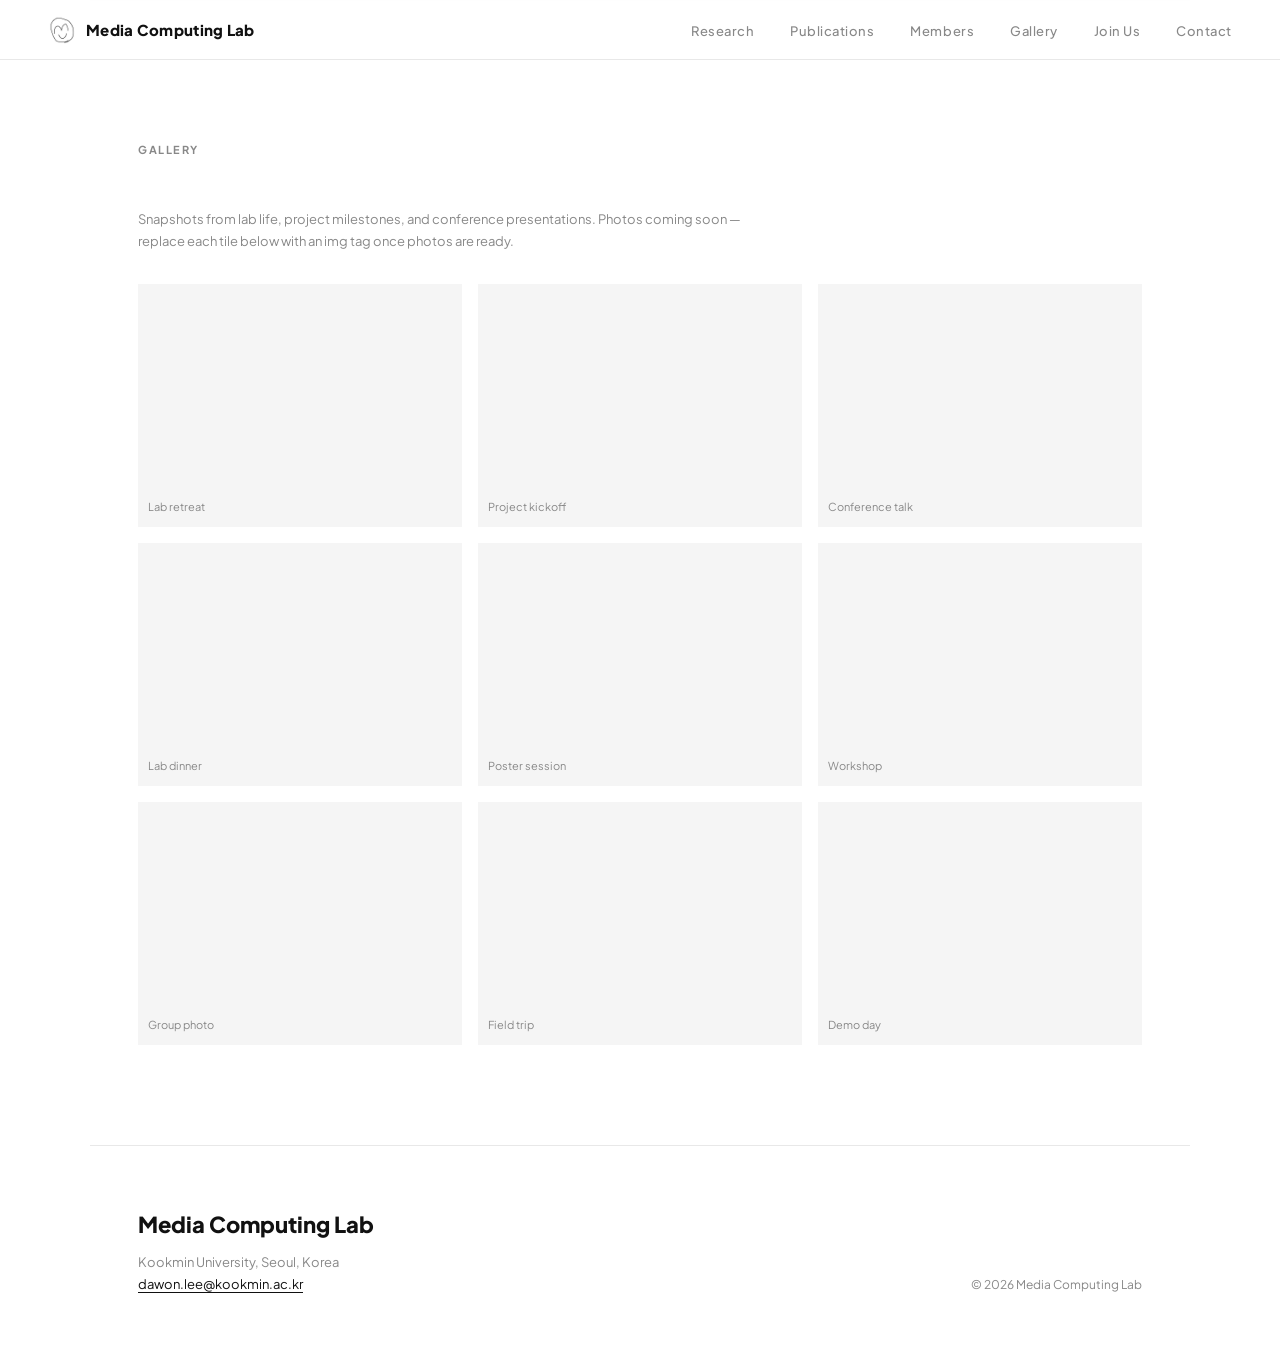
==== commit db6a58d6: "Refactor gallery.html structure and content" ====
--- a/gallery.html
+++ b/gallery.html
@@ -4,111 +4,57 @@
       <meta charset="UTF-8">
       <meta name="viewport" content="width=device-width, initial-scale=1.0">
       <title>Gallery · Media Computing Lab</title>
-    <link rel="preconnect" href="https://fonts.googleapis.com">
-    <link rel="preconnect" href="https://fonts.gstatic.com" crossorigin>
-    <link href="https://fonts.googleapis.com/css2?family=Plus+Jakarta+Sans:ital,wght@0,300;0,400;0,500;0,700;0,800;1,400&display=swap" rel="stylesheet">
-    <link rel="stylesheet" href="styles.css">
-  </head>
-<body>
-
-  <nav>
-      <a href="index.html" class="nav-logo"><img src="logo.png" alt="Media Computing Lab logo">Media Computing Lab</a>a>
-      <ul class="nav-links">
-            <li><a href="index.html">Research</a>a></li>
-          <li><a href="publications.html">Publications</a>a></li>
-          <li><a href="members.html">Members</a>a></li>
-          <li><a href="gallery.html">Gallery</a>a></li>
-          <li><a href="join.html">Join Us</a>a></li>
-          <li><a href="#contact">Contact</a>a></li>
-      </ul>ul>
-  </nav>
-
-<!-- GALLERY -->
-<section id="gallery">
-  <p class="section-label">Gallery</p>p>
-  <p class="gallery-note">Snapshots from lab life, project milestones, and conference presentations. Photos coming soon.</p>p>a<!DOCTYPE html>
-  <html lang="en">
-    <head>
-        <meta charset="UTF-8">
-        <meta name="viewport" content="width=device-width, initial-scale=1.0">
-        <title>Gallery · Media Computing Lab</title>
         <link rel="preconnect" href="https://fonts.googleapis.com">
         <link rel="preconnect" href="https://fonts.gstatic.com" crossorigin>
         <link href="https://fonts.googleapis.com/css2?family=Plus+Jakarta+Sans:ital,wght@0,300;0,400;0,500;0,700;0,800;1,400&display=swap" rel="stylesheet">
         <link rel="stylesheet" href="styles.css">
-    </head>
-    <body>
+      </head>
+      <body>
 
-      <nav>
-          <a href="index.html" class="nav-logo"><img src="logo.png" alt="Media Computing Lab logo">Media Computing Lab</a>a>
-          <ul class="nav-links">
-                <li><a href="index.html">Research</a>a></li>
-              <li><a href="publications.html">Publications</a>a></li>
-              <li><a href="members.html">Members</a>a></li>
-              <li><a href="gallery.html">Gallery</a>a></li>
-              <li><a href="join.html">Join Us</a>a></li>
-              <li><a href="#contact">Contact</a>a></li>
-          </ul>ul>
-      </nav>
-    
-    <!-- GALLERY -->
-    <section id="gallery">
-      <p class="section-label">Gallery</p>p>
-      <p class="gallery-note">Snapshots from lab life, project milestones, and conference presentations. Photos coming soon — replace each tile below with an &lt;img&gt; once photos are ready.</p>p>
-      <div class="gallery-grid">
-          <div class="gallery-item" style="flex-basis: 340px;"><span class="gallery-item-label">Lab retreat</span>span></div>div>
-          <div class="gallery-item" style="flex-basis: 220px;"><span class="gallery-item-label">Project kickoff</span>span></div>div>
-          <div class="gallery-item" style="flex-basis: 260px;"><span class="gallery-item-label">Conference talk</span>span></div>div>
-          <div class="gallery-item" style="flex-basis: 300px;"><span class="gallery-item-label">Lab dinner</span>span></div>div>
-          <div class="gallery-item" style="flex-basis: 240px;"><span class="gallery-item-label">Poster session</span>span></div>div>
-          <div class="gallery-item" style="flex-basis: 380px;"><span class="gallery-item-label">Workshop</span>span></div>div>
-          <div class="gallery-item" style="flex-basis: 200px;"><span class="gallery-item-label">Group photo</span>span></div>div>
-          <div class="gallery-item" style="flex-basis: 260px;"><span class="gallery-item-label">Field trip</span>span></div>div>
-          <div class="gallery-item" style="flex-basis: 320px;"><span class="gallery-item-label">Demo day</span>span></div>div>
-      </div>div>
-    </section>
-    
-    <!-- FOOTER / CONTACT -->
-    <footer id="contact">
-      <div class="footer-left">
-          <h2>Media Computing Lab</h2>
-          <p>Kookmin University, Seoul, Korea<br>
-              <a href="mailto:dawon.lee@kookmin.ac.kr">dawon.lee@kookmin.ac.kr</a>a></p>
-      </div>div>
-      <div class="footer-right">
-          <p>© 2026 Media Computing Lab</p>
-      </div>div>
-    </footer>footer>
-    
-    </body>
-  </html>
-</p></p></li></li>
-      </nav>
-    </head><div class="gallery-grid">
-      <div class="gallery-item"><span class="gallery-item-label">Lab retreat</span>span></div>div>
-      <div class="gallery-item"><span class="gallery-item-label">Project kickoff</span>span></div>div>
-      <div class="gallery-item"><span class="gallery-item-label">Conference talk</span>span></div>div>
-      <div class="gallery-item"><span class="gallery-item-label">Lab dinner</span>span></div>div>
-      <div class="gallery-item"><span class="gallery-item-label">Poster session</span>span></div>div>
-      <div class="gallery-item"><span class="gallery-item-label">Workshop</span>span></div>div>
-  </div>div>
-</section>section>
-
-<!-- FOOTER / CONTACT -->
-<footer id="contact">
-  <div class="footer-left">
-      <h2>Media Computing Lab</h2>
-      <p>Kookmin University, Seoul, Korea<br>
-          <a href="mailto:dawon.lee@kookmin.ac.kr">dawon.lee@kookmin.ac.kr</a>a></p>
-  </div>div>
-  <div class="footer-right">
-      <p>© 2026 Media Computing Lab</p>
-  </div>div>
-</footer>footer>
-
-</body>
-</html>html>
-</p></p></h2></li></li>
-  </nav>
-</body></title>
+        <nav>
+            <a href="index.html" class="nav-logo"><img src="logo.png" alt="Media Computing Lab logo">Media Computing Lab</a>
+                <ul class="nav-links">
+                      <li><a href="index.html">Research</a></li>
+                          <li><a href="publications.html">Publications</a></li>
+                              <li><a href="members.html">Members</a></li>
+                                  <li><a href="gallery.html">Gallery</a></li>
+                                      <li><a href="join.html">Join Us</a></li>
+                                          <li><a href="#contact">Contact</a></li>
+                                            </ul>
+                                          </nav>
+                                          
+                                          <!-- GALLERY -->
+                                          <section id="gallery">
+                                            <p class="section-label">Gallery</p>
+                                            <p class="gallery-note">Snapshots from lab life, project milestones, and conference presentations. Photos coming soon &mdash; replace each tile below with an img tag once photos are ready.</p>
+                                            <div class="gallery-grid">
+                                                <div class="gallery-item" style="flex-basis: 340px;"><span class="gallery-item-label">Lab retreat</span></div>
+                                                    <div class="gallery-item" style="flex-basis: 220px;"><span class="gallery-item-label">Project kickoff</span></div>
+                                                        <div class="gallery-item" style="flex-basis: 260px;"><span class="gallery-item-label">Conference talk</span></div>
+                                                            <div class="gallery-item" style="flex-basis: 300px;"><span class="gallery-item-label">Lab dinner</span></div>
+                                                                <div class="gallery-item" style="flex-basis: 240px;"><span class="gallery-item-label">Poster session</span></div>
+                                                                    <div class="gallery-item" style="flex-basis: 380px;"><span class="gallery-item-label">Workshop</span></div>
+                                                                        <div class="gallery-item" style="flex-basis: 200px;"><span class="gallery-item-label">Group photo</span></div>
+                                                                            <div class="gallery-item" style="flex-basis: 260px;"><span class="gallery-item-label">Field trip</span></div>
+                                                                                <div class="gallery-item" style="flex-basis: 320px;"><span class="gallery-item-label">Demo day</span></div>
+                                                                                  </div>
+                                                                                </section>
+                                                                                
+                                                                                <!-- FOOTER / CONTACT -->
+                                                                                <footer id="contact">
+                                                                                  <div class="footer-left">
+                                                                                      <h2>Media Computing Lab</h2>
+                                                                                          <p>Kookmin University, Seoul, Korea<br>
+                                                                                              <a href="mailto:dawon.lee@kookmin.ac.kr">dawon.lee@kookmin.ac.kr</a></p>
+                                                                                            </div>
+                                                                                            <div class="footer-right">
+                                                                                              <p>© 2026 Media Computing Lab</p>
+                                                                                                </div>
+                                                                                              </footer>
+                                                                                              
+                                                                                              </body>
+                                                                                              </html>
+                                                                                              </p></p></h2></li></li>
+        </nav>
+      </body></title>
   </head>
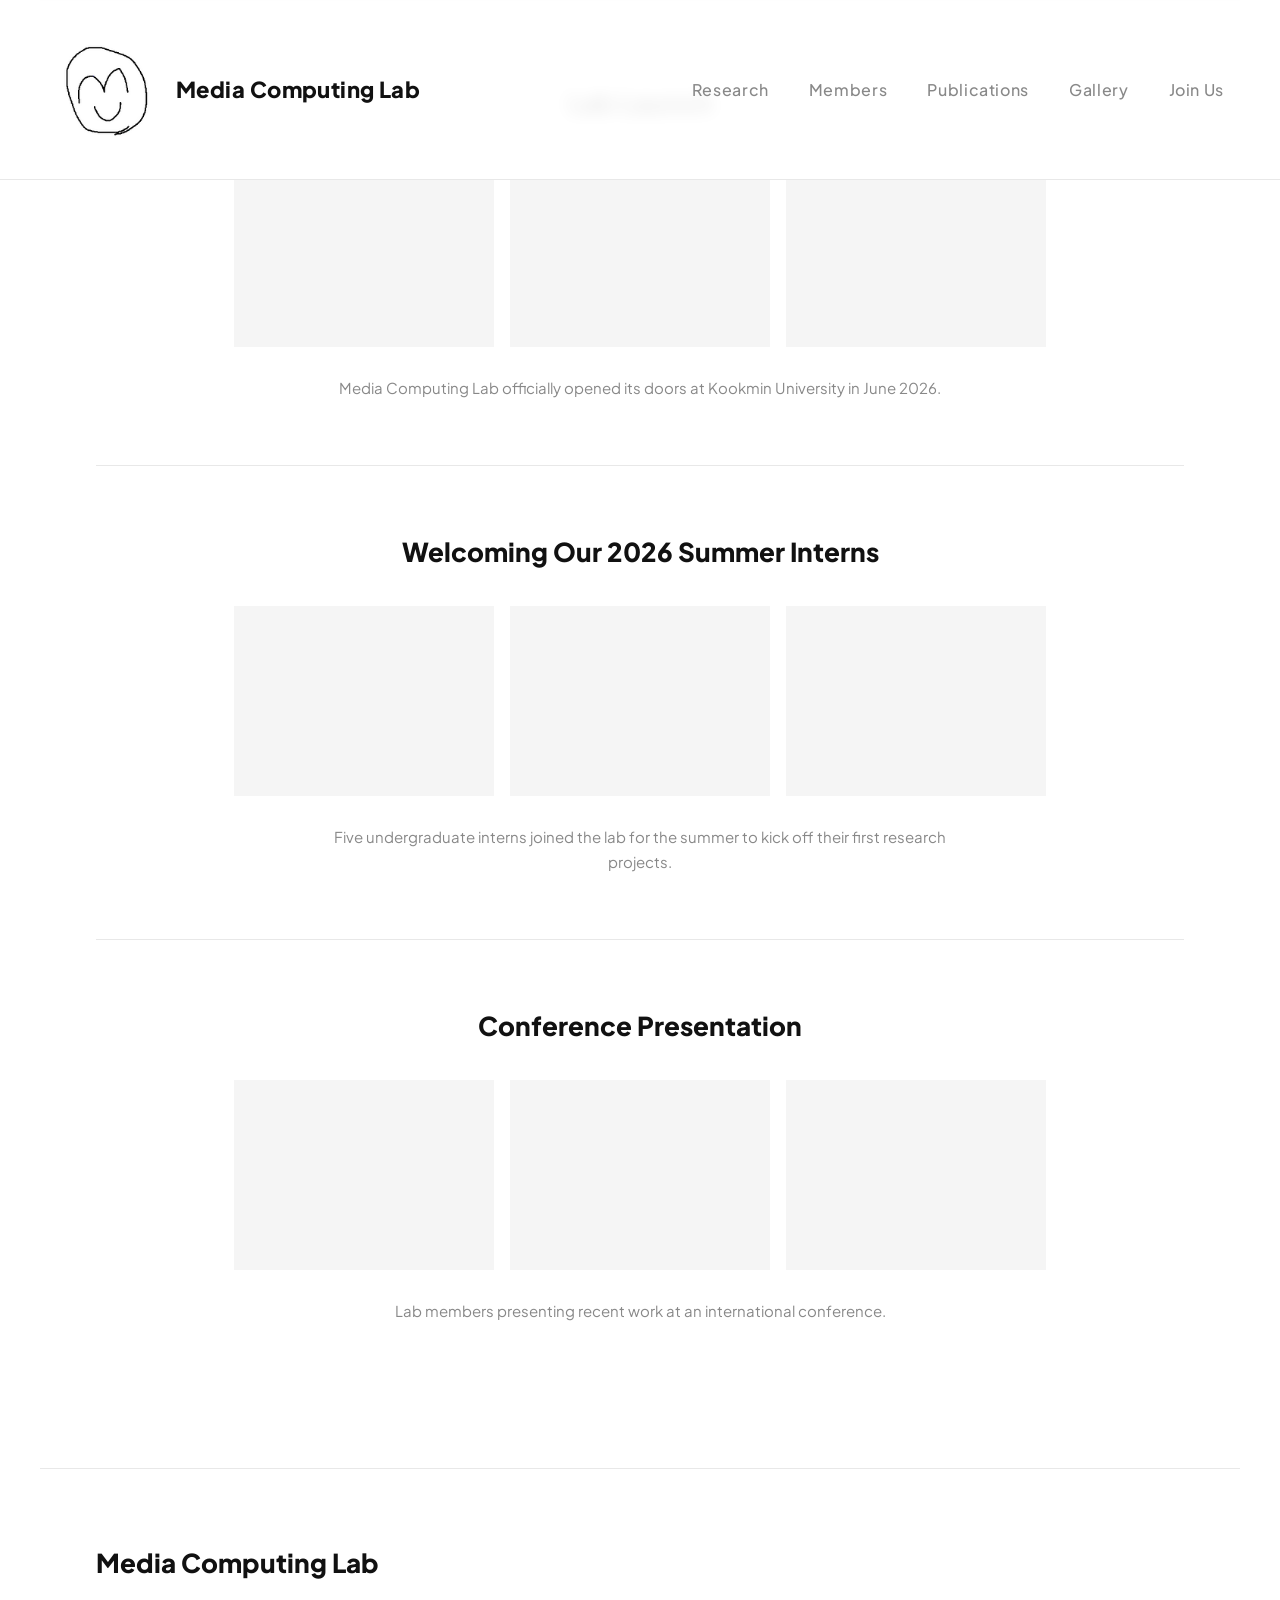
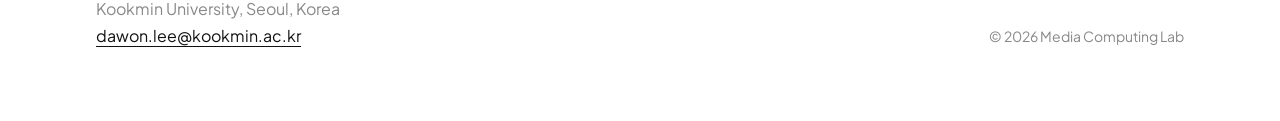
==== commit 5675eab6: "Update navigation and add gallery section Rearranged navigation links and added gallery section with" ====
--- a/gallery.html
+++ b/gallery.html
@@ -15,46 +15,67 @@
             <a href="index.html" class="nav-logo"><img src="logo.png" alt="Media Computing Lab logo">Media Computing Lab</a>
                 <ul class="nav-links">
                       <li><a href="index.html">Research</a></li>
-                          <li><a href="publications.html">Publications</a></li>
-                              <li><a href="members.html">Members</a></li>
+                          <li><a href="members.html">Members</a></li>
+                              <li><a href="publications.html">Publications</a></li>
                                   <li><a href="gallery.html">Gallery</a></li>
                                       <li><a href="join.html">Join Us</a></li>
-                                          <li><a href="#contact">Contact</a></li>
-                                            </ul>
-                                          </nav>
-                                          
-                                          <!-- GALLERY -->
-                                          <section id="gallery">
-                                            <p class="section-label">Gallery</p>
-                                            <p class="gallery-note">Snapshots from lab life, project milestones, and conference presentations. Photos coming soon &mdash; replace each tile below with an img tag once photos are ready.</p>
-                                            <div class="gallery-grid">
-                                                <div class="gallery-item" style="flex-basis: 340px;"><span class="gallery-item-label">Lab retreat</span></div>
-                                                    <div class="gallery-item" style="flex-basis: 220px;"><span class="gallery-item-label">Project kickoff</span></div>
-                                                        <div class="gallery-item" style="flex-basis: 260px;"><span class="gallery-item-label">Conference talk</span></div>
-                                                            <div class="gallery-item" style="flex-basis: 300px;"><span class="gallery-item-label">Lab dinner</span></div>
-                                                                <div class="gallery-item" style="flex-basis: 240px;"><span class="gallery-item-label">Poster session</span></div>
-                                                                    <div class="gallery-item" style="flex-basis: 380px;"><span class="gallery-item-label">Workshop</span></div>
-                                                                        <div class="gallery-item" style="flex-basis: 200px;"><span class="gallery-item-label">Group photo</span></div>
-                                                                            <div class="gallery-item" style="flex-basis: 260px;"><span class="gallery-item-label">Field trip</span></div>
-                                                                                <div class="gallery-item" style="flex-basis: 320px;"><span class="gallery-item-label">Demo day</span></div>
-                                                                                  </div>
-                                                                                </section>
-                                                                                
-                                                                                <!-- FOOTER / CONTACT -->
-                                                                                <footer id="contact">
-                                                                                  <div class="footer-left">
-                                                                                      <h2>Media Computing Lab</h2>
-                                                                                          <p>Kookmin University, Seoul, Korea<br>
-                                                                                              <a href="mailto:dawon.lee@kookmin.ac.kr">dawon.lee@kookmin.ac.kr</a></p>
-                                                                                            </div>
-                                                                                            <div class="footer-right">
-                                                                                              <p>© 2026 Media Computing Lab</p>
+                                        </ul>
+                                      </nav>
+                                      
+                                      <!-- GALLERY -->
+                                      <section id="gallery">
+                                      
+                                        <div class="gallery-event">
+                                            <h2 class="gallery-event-title">Lab Launch</h2>
+                                                <div class="gallery-event-photos">
+                                                      <div class="gallery-event-photo"></div>
+                                                            <div class="gallery-event-photo"></div>
+                                                                  <div class="gallery-event-photo"></div>
+                                                                      </div>
+                                                                      <p class="gallery-event-desc">Media Computing Lab officially opened its doors at Kookmin University in June 2026.</p>
+                                                                    </div>
+                                                                  
+                                                                    <hr>
+                                                                  
+                                                                    <div class="gallery-event">
+                                                                        <h2 class="gallery-event-title">Welcoming Our 2026 Summer Interns</h2>
+                                                                            <div class="gallery-event-photos">
+                                                                                  <div class="gallery-event-photo"></div>
+                                                                                        <div class="gallery-event-photo"></div>
+                                                                                              <div class="gallery-event-photo"></div>
+                                                                                                  </div>
+                                                                                                  <p class="gallery-event-desc">Five undergraduate interns joined the lab for the summer to kick off their first research projects.</p>
                                                                                                 </div>
-                                                                                              </footer>
                                                                                               
-                                                                                              </body>
-                                                                                              </html>
-                                                                                              </p></p></h2></li></li>
+                                                                                                <hr>
+                                                                                              
+                                                                                                <div class="gallery-event">
+                                                                                                    <h2 class="gallery-event-title">Conference Presentation</h2>
+                                                                                                        <div class="gallery-event-photos">
+                                                                                                              <div class="gallery-event-photo"></div>
+                                                                                                                    <div class="gallery-event-photo"></div>
+                                                                                                                          <div class="gallery-event-photo"></div>
+                                                                                                                              </div>
+                                                                                                                              <p class="gallery-event-desc">Lab members presenting recent work at an international conference.</p>
+                                                                                                                            </div>
+                                                                                                                          
+                                                                                                                          </section>
+                                                                                                                          
+                                                                                                                          <!-- FOOTER / CONTACT -->
+                                                                                                                          <footer id="contact">
+                                                                                                                            <div class="footer-left">
+                                                                                                                                <h2>Media Computing Lab</h2>
+                                                                                                                                    <p>Kookmin University, Seoul, Korea<br>
+                                                                                                                                        <a href="mailto:dawon.lee@kookmin.ac.kr">dawon.lee@kookmin.ac.kr</a></p>
+                                                                                                                                      </div>
+                                                                                                                                      <div class="footer-right">
+                                                                                                                                        <p>© 2026 Media Computing Lab</p>
+                                                                                                                                          </div>
+                                                                                                                                        </footer>
+                                                                                                                                        
+                                                                                                                                        </body>
+                                                                                                                                        </html>
+                                                                                                                                        </p></p></h2></li></li>
         </nav>
       </body></title>
   </head>
--- a/styles.css
+++ b/styles.css
@@ -1,131 +1,171 @@
 *, *::before, *::after { box-sizing: border-box; margin: 0; padding: 0; }
 
 :root {
-    --black: #111;
-    --gray: #888;
-    --light-gray: #f5f5f5;
-    --border: #e8e8e8;
-    --white: #fff;
+        --black: #111;
+        --gray: #888;
+        --light-gray: #f5f5f5;
+        --border: #e8e8e8;
+        --white: #fff;
 }
 
 html { scroll-behavior: smooth; }
 
 body {
-    font-family: 'Plus Jakarta Sans', sans-serif;
-    color: var(--black);
-    background: var(--white);
-    font-size: 16px;
-    line-height: 1.7;
+        font-family: 'Plus Jakarta Sans', sans-serif;
+        color: var(--black);
+        background: var(--white);
+        font-size: 18px;
+        line-height: 1.7;
+}
+
+hr {
+        border: none;
+        border-top: 1px solid var(--border);
+        margin: 0;
 }
 
 /* NAV */
 nav {
-    position: fixed;
-    top: 0; left: 0; right: 0;
-    z-index: 100;
-    background: rgba(255,255,255,0.92);
-    backdrop-filter: blur(8px);
-    border-bottom: 1px solid var(--border);
-    padding: 0 48px;
-    height: 60px;
-    display: flex;
-    align-items: center;
-    justify-content: space-between;
+        position: fixed;
+        top: 0; left: 0; right: 0;
+        z-index: 100;
+        background: rgba(255,255,255,0.92);
+        backdrop-filter: blur(8px);
+        border-bottom: 1px solid var(--border);
+        padding: 0 56px;
+        height: 180px;
+        display: flex;
+        align-items: center;
+        justify-content: space-between;
 }
 
 .nav-logo {
-    display: flex;
-    align-items: center;
-    gap: 10px;
-    font-weight: 800;
-    font-size: 15px;
-    letter-spacing: 0.02em;
-    text-decoration: none;
-    color: var(--black);
+        display: flex;
+        align-items: center;
+        gap: 20px;
+        font-weight: 800;
+        font-size: 22px;
+        letter-spacing: 0.02em;
+        text-decoration: none;
+        color: var(--black);
 }
 
 .nav-logo img {
-    height: 28px;
-    width: 28px;
-    object-fit: contain;
+        height: 100px;
+        width: 100px;
+        object-fit: contain;
 }
 
 .nav-links {
-    display: flex;
-    gap: 36px;
-    list-style: none;
+        display: flex;
+        gap: 40px;
+        list-style: none;
 }
 
 .nav-links a {
-    text-decoration: none;
-    color: var(--gray);
-    font-size: 13px;
-    font-weight: 500;
-    letter-spacing: 0.04em;
-    transition: color 0.2s;
+        text-decoration: none;
+        color: var(--gray);
+        font-size: 16px;
+        font-weight: 500;
+        letter-spacing: 0.04em;
+        transition: color 0.2s;
 }
 
 .nav-links a:hover { color: var(--black); }
 
 /* SECTIONS */
 section {
-    padding: 100px 48px;
-    max-width: 1100px;
-    margin: 0 auto;
-}
-
-section:first-of-type { padding-top: 140px; }
+        padding: 80px 56px;
+        max-width: 1200px;
+        margin: 0 auto;
+}
+
+section:first-of-type { padding-top: 240px; }
 
 .section-label {
-    font-size: 11px;
-    font-weight: 700;
-    letter-spacing: 0.14em;
-    color: var(--gray);
-    text-transform: uppercase;
-    margin-bottom: 48px;
+        font-size: 13px;
+        font-weight: 700;
+        letter-spacing: 0.14em;
+        color: var(--gray);
+        text-transform: uppercase;
+        margin-bottom: 48px;
 }
 
 /* RESEARCH */
-#research .section-label { margin-bottom: 24px; }
+.welcome-text {
+        font-size: 20px;
+        color: var(--black);
+        line-height: 1.8;
+        max-width: 780px;
+        margin-bottom: 64px;
+}
 
 .research-intro {
-    font-size: 28px;
-    font-weight: 800;
-    line-height: 1.3;
-    margin-bottom: 64px;
-    max-width: 640px;
+        font-size: 34px;
+        font-weight: 800;
+        line-height: 1.3;
+        margin-bottom: 64px;
+        max-width: 720px;
 }
 
 .research-grid {
-    display: grid;
-    grid-template-columns: repeat(3, 1fr);
-    gap: 2px;
+        display: grid;
+        grid-template-columns: repeat(3, 1fr);
+        gap: 2px;
 }
 
 .research-card {
-    background: var(--light-gray);
-    padding: 40px 36px;
+        background: var(--light-gray);
+        padding: 48px 40px;
 }
 
 .research-num {
-    font-size: 11px;
-    font-weight: 700;
-    color: var(--gray);
-    letter-spacing: 0.1em;
-    margin-bottom: 20px;
+        font-size: 13px;
+        font-weight: 700;
+        color: var(--gray);
+        letter-spacing: 0.1em;
+        margin-bottom: 20px;
 }
 
 .research-title {
-    font-size: 18px;
-    font-weight: 800;
-    line-height: 1.3;
-    margin-bottom: 14px;
+        font-size: 22px;
+        font-weight: 800;
+        line-height: 1.3;
+        margin-bottom: 16px;
 }
 
 .research-desc {
-    font-size: 13px;
-    color: var(--gray);
-    line-height: 1.7;
+        font-size: 16px;
+        color: var(--gray);
+        line-height: 1.7;
+}
+
+/* NEWS */
+#news { border-top: 1px solid var(--border); }
+
+.news-list {
+        list-style: none;
+        display: flex;
+        flex-direction: column;
+        gap: 24px;
+}
+
+.news-item {
+        display: grid;
+        grid-template-columns: 140px 1fr;
+        gap: 28px;
+        padding-bottom: 24px;
+        border-bottom: 1px solid var(--border);
+        font-size: 17px;
+        line-height: 1.6;
+}
+
+.news-date {
+        color: var(--gray);
+        font-size: 14px;
+        font-weight: 600;
+        letter-spacing: 0.04em;
+        white-space: nowrap;
 }
 
 /* PUBLICATIONS */
@@ -134,435 +174,69 @@
 .pub-list { display: flex; flex-direction: column; gap: 0; }
 
 .pub-item {
-    display: grid;
-    grid-template-columns: 200px 1fr;
-    gap: 40px;
-    padding: 36px 0;
-    border-bottom: 1px solid var(--border);
-    align-items: start;
+        display: grid;
+        grid-template-columns: 300px 1fr;
+        gap: 48px;
+        padding: 48px 0;
+        border-bottom: 1px solid var(--border);
+        align-items: start;
 }
 
 .pub-img {
-    width: 200px;
-    height: 120px;
-    object-fit: cover;
-    background: var(--light-gray);
-    display: block;
+        width: 300px;
+        height: 190px;
+        object-fit: cover;
+        background: var(--light-gray);
+        display: block;
 }
 
 .pub-img-placeholder {
-    width: 200px;
-    height: 120px;
-    background: var(--light-gray);
-}
+        width: 300px;
+        height: 190px;
+        background: var(--light-gray);
+}
+
+.pub-title {
+        font-size: 21px;
+        font-weight: 700;
+        line-height: 1.4;
+        margin-bottom: 12px;
+}
+
+.pub-title a {
+        text-decoration: none;
+        color: var(--black);
+}
+
+.pub-title a:hover { text-decoration: underline; }
+
+.pub-authors {
+        font-size: 16px;
+        color: var(--gray);
+        margin-bottom: 16px;
+}
+
+.pub-authors strong { color: var(--black); font-weight: 600; }
 
 .pub-venue {
-    font-size: 11px;
-    font-weight: 700;
-    letter-spacing: 0.1em;
-    color: var(--gray);
-    text-transform: uppercase;
-    margin-bottom: 8px;
-}
-
-.pub-title {
-    font-size: 16px;
-    font-weight: 700;
-    line-height: 1.4;
-    margin-bottom: 8px;
-}
-
-.pub-title a {
-    text-decoration: none;
-    color: var(--black);
-}
-
-.pub-title a:hover { text-decoration: underline; }
-
-.pub-authors {
-    font-size: 13px;
-    color: var(--gray);a*, *::before, *::after { box-sizing: border-box; margin: 0; padding: 0; }
-    
-    :root {
-          --black: #111;
-          --gray: #888;
-          --light-gray: #f5f5f5;
-          --border: #e8e8e8;
-          --white: #fff;
-    }
-    
-    html { scroll-behavior: smooth; }
-    
-    body {
-          font-family: 'Plus Jakarta Sans', sans-serif;
-          color: var(--black);
-          background: var(--white);
-          font-size: 16px;
-          line-height: 1.7;
-    }
-    
-    /* NAV */
-    nav {
-          position: fixed;
-          top: 0; left: 0; right: 0;
-          z-index: 100;
-          background: rgba(255,255,255,0.92);
-          backdrop-filter: blur(8px);
-          border-bottom: 1px solid var(--border);
-          padding: 0 48px;
-          height: 60px;
-          display: flex;
-          align-items: center;
-          justify-content: space-between;
-    }
-    
-    .nav-logo {
-          display: flex;
-          align-items: center;
-          gap: 10px;
-          font-weight: 800;
-          font-size: 15px;
-          letter-spacing: 0.02em;
-          text-decoration: none;
-          color: var(--black);
-    }
-    
-    .nav-logo img {
-          height: 28px;
-          width: 28px;
-          object-fit: contain;
-    }
-    
-    .nav-links {
-          display: flex;
-          gap: 36px;
-          list-style: none;
-    }
-    
-    .nav-links a {
-          text-decoration: none;
-          color: var(--gray);
-          font-size: 13px;
-          font-weight: 500;
-          letter-spacing: 0.04em;
-          transition: color 0.2s;
-    }
-    
-    .nav-links a:hover { color: var(--black); }
-    
-    /* SECTIONS */
-    section {
-          padding: 100px 48px;
-          max-width: 1100px;
-          margin: 0 auto;
-    }
-    
-    section:first-of-type { padding-top: 140px; }
-    
-    .section-label {
-          font-size: 11px;
-          font-weight: 700;
-          letter-spacing: 0.14em;
-          color: var(--gray);
-          text-transform: uppercase;
-          margin-bottom: 48px;
-    }
-    
-    /* RESEARCH */
-    #research .section-label { margin-bottom: 24px; }
-    
-    .research-intro {
-          font-size: 28px;
-          font-weight: 800;
-          line-height: 1.3;
-          margin-bottom: 64px;
-          max-width: 640px;
-    }
-    
-    .research-grid {
-          display: grid;
-          grid-template-columns: repeat(3, 1fr);
-          gap: 2px;
-    }
-    
-    .research-card {
-          background: var(--light-gray);
-          padding: 40px 36px;
-    }
-    
-    .research-num {
-          font-size: 11px;
-          font-weight: 700;
-          color: var(--gray);
-          letter-spacing: 0.1em;
-          margin-bottom: 20px;
-    }
-    
-    .research-title {
-          font-size: 18px;
-          font-weight: 800;
-          line-height: 1.3;
-          margin-bottom: 14px;
-    }
-    
-    .research-desc {
-          font-size: 13px;
-          color: var(--gray);
-          line-height: 1.7;
-    }
-    
-    /* PUBLICATIONS */
-    #publications { border-top: 1px solid var(--border); }
-    
-    .pub-list { display: flex; flex-direction: column; gap: 0; }
-    
-    .pub-item {
-          display: grid;
-          grid-template-columns: 200px 1fr;
-          gap: 40px;
-          padding: 36px 0;
-          border-bottom: 1px solid var(--border);
-          align-items: start;
-    }
-    
-    .pub-img {
-          width: 200px;
-          height: 120px;
-          object-fit: cover;
-          background: var(--light-gray);
-          display: block;
-    }
-    
-    .pub-img-placeholder {
-          width: 200px;
-          height: 120px;
-          background: var(--light-gray);
-    }
-    
-    .pub-venue {
-          font-size: 11px;
-          font-weight: 700;
-          letter-spacing: 0.1em;
-          color: var(--gray);
-          text-transform: uppercase;
-          margin-bottom: 8px;
-    }
-    
-    .pub-title {
-          font-size: 16px;
-          font-weight: 700;
-          line-height: 1.4;
-          margin-bottom: 8px;
-    }
-    
-    .pub-title a {
-          text-decoration: none;
-          color: var(--black);
-    }
-    
-    .pub-title a:hover { text-decoration: underline; }
-    
-    .pub-authors {
-          font-size: 13px;
-          color: var(--gray);
-          margin-bottom: 12px;
-    }
-    
-    .pub-authors strong { color: var(--black); font-weight: 600; }
-    
-    .pub-links { display: flex; gap: 12px; }
-    
-    .pub-link {
-          font-size: 12px;
-          font-weight: 600;
-          letter-spacing: 0.04em;
-          color: var(--black);
-          text-decoration: none;
-          border-bottom: 1px solid var(--black);
-          padding-bottom: 1px;
-    }
-    
-    .pub-link:hover { opacity: 0.5; }
-    
-    /* MEMBERS */
-    #members { border-top: 1px solid var(--border); }
-    
-    .members-grid {
-          display: grid;
-          grid-template-columns: repeat(auto-fill, minmax(150px, 1fr));
-          gap: 32px;
-    }
-    
-    .member-card { }
-    
-    .member-photo {
-          width: 100%;
-          aspect-ratio: 1;
-          background: var(--light-gray);
-          margin-bottom: 14px;
-    }
-    
-    .member-photo img {
-          width: 100%;
-          height: 100%;
-          object-fit: cover;
-    }
-    
-    .member-name {
-          font-size: 14px;
-          font-weight: 700;
-          margin-bottom: 2px;
-    }
-    
-    .member-role {
-          font-size: 12px;
-          color: var(--gray);
-    }
-    
-    /* RECRUITING */
-    #recruiting { border-top: 1px solid var(--border); }
-    
-    .recruit-grid {
-          display: grid;
-          grid-template-columns: 1fr 1fr;
-          gap: 2px;
-          margin-top: 0;
-    }
-    
-    .recruit-card {
-          background: var(--light-gray);
-          padding: 40px 36px;
-    }
-    
-    .recruit-card h3 {
-          font-size: 18px;
-          font-weight: 800;
-          margin-bottom: 14px;
-    }
-    
-    .recruit-card p {
-          font-size: 13px;
-          color: var(--gray);
-          line-height: 1.7;
-          margin-bottom: 24px;
-    }
-    
-    .recruit-cta {
-          font-size: 13px;
-          font-weight: 700;
-          color: var(--black);
-          text-decoration: none;
-          border-bottom: 1px solid var(--black);
-          padding-bottom: 1px;
-    }
-    
-    .recruit-cta:hover { opacity: 0.5; }
-    
-    /* GALLERY (justified, Google-Photos-style rows) */
-    #gallery { border-top: 1px solid var(--border); }
-    
-    .gallery-note {
-          font-size: 13px;
-          color: var(--gray);
-          margin-bottom: 32px;
-          max-width: 640px;
-    }
-    
-    .gallery-grid {
-          display: flex;
-          flex-wrap: wrap;
-          gap: 4px;
-    }
-    
-    .gallery-item {
-          height: 220px;
-          flex-grow: 1;
-          background: var(--light-gray);
-          overflow: hidden;
-          position: relative;
-    }
-    
-    .gallery-item img {
-          height: 220px;
-          width: 100%;
-          min-width: 100%;
-          object-fit: cover;
-          display: block;
-    }
-    
-    .gallery-item-label {
-          position: absolute;
-          bottom: 8px;
-          left: 10px;
-          font-size: 11px;
-          color: #fff;
-          text-shadow: 0 1px 3px rgba(0,0,0,0.6);
-    }
-    
-    /* CONTACT / FOOTER */
-    footer {
-          border-top: 1px solid var(--border);
-          padding: 60px 48px;
-          display: flex;
-          justify-content: space-between;
-          align-items: flex-end;
-          max-width: 1100px;
-          margin: 0 auto;
-    }
-    
-    .footer-left h2 {
-          font-size: 22px;
-          font-weight: 800;
-          margin-bottom: 8px;
-    }
-    
-    .footer-left p {
-          font-size: 13px;
-          color: var(--gray);
-          line-height: 1.7;
-    }
-    
-    .footer-left a {
-          color: var(--black);
-          text-decoration: none;
-          border-bottom: 1px solid var(--black);
-    }
-    
-    .footer-right {
-          font-size: 12px;
-          color: var(--gray);
-          text-align: right;
-    }
-    
-    @media (max-width: 900px) {
-          nav { padding: 0 24px; }
-          section { padding: 80px 24px; }
-          section:first-of-type { padding-top: 100px; }
-          .research-grid { grid-template-columns: 1fr; }
-          .pub-item { grid-template-columns: 1fr; }
-          .pub-img, .pub-img-placeholder { width: 100%; height: 160px; }
-          .members-grid { grid-template-columns: repeat(2, 1fr); }
-          .recruit-grid { grid-template-columns: 1fr; }
-          .gallery-item { height: 140px; }
-          .gallery-item img { height: 140px; }
-          footer { flex-direction: column; gap: 24px; align-items: flex-start; }
-          .footer-right { text-align: left; }
-    }
-    margin-bottom: 12px;
-}
-
-.pub-authors strong { color: var(--black); font-weight: 600; }
+        font-size: 13px;
+        font-weight: 700;
+        letter-spacing: 0.1em;
+        color: var(--gray);
+        text-transform: uppercase;
+        margin-bottom: 12px;
+}
 
 .pub-links { display: flex; gap: 12px; }
 
 .pub-link {
-    font-size: 12px;
-    font-weight: 600;
-    letter-spacing: 0.04em;
-    color: var(--black);
-    text-decoration: none;
-    border-bottom: 1px solid var(--black);
-    padding-bottom: 1px;
+        font-size: 14px;
+        font-weight: 600;
+        letter-spacing: 0.04em;
+        color: var(--black);
+        text-decoration: none;
+        border-bottom: 1px solid var(--black);
+        padding-bottom: 1px;
 }
 
 .pub-link:hover { opacity: 0.5; }
@@ -570,164 +244,200 @@
 /* MEMBERS */
 #members { border-top: 1px solid var(--border); }
 
+.members-columns {
+        display: grid;
+        grid-template-columns: 1fr auto 2fr;
+        gap: 56px;
+        align-items: start;
+}
+
+.members-divider {
+        width: 1px;
+        align-self: stretch;
+        background: var(--border);
+}
+
+.members-col-title {
+        font-size: 14px;
+        font-weight: 700;
+        letter-spacing: 0.1em;
+        text-transform: uppercase;
+        color: var(--gray);
+        margin-bottom: 32px;
+}
+
 .members-grid {
-    display: grid;
-    grid-template-columns: repeat(auto-fill, minmax(150px, 1fr));
-    gap: 32px;
+        display: grid;
+        grid-template-columns: repeat(auto-fill, minmax(170px, 1fr));
+        gap: 40px;
+}
+
+.pi-grid {
+        display: grid;
+        grid-template-columns: 1fr;
+        max-width: 240px;
 }
 
 .member-card { }
 
 .member-photo {
-    width: 100%;
-    aspect-ratio: 1;
-    background: var(--light-gray);
-    margin-bottom: 14px;
+        width: 100%;
+        aspect-ratio: 1;
+        background: var(--light-gray);
+        margin-bottom: 16px;
 }
 
 .member-photo img {
-    width: 100%;
-    height: 100%;
-    object-fit: cover;
+        width: 100%;
+        height: 100%;
+        object-fit: cover;
 }
 
 .member-name {
-    font-size: 14px;
-    font-weight: 700;
-    margin-bottom: 2px;
+        font-size: 17px;
+        font-weight: 700;
+        margin-bottom: 4px;
 }
 
 .member-role {
-    font-size: 12px;
-    color: var(--gray);
+        font-size: 14px;
+        color: var(--gray);
 }
 
 /* RECRUITING */
 #recruiting { border-top: 1px solid var(--border); }
 
 .recruit-grid {
-    display: grid;
-    grid-template-columns: 1fr 1fr;
-    gap: 2px;
-    margin-top: 0;
+        display: grid;
+        grid-template-columns: 1fr 1fr;
+        gap: 2px;
+        margin-top: 0;
 }
 
 .recruit-card {
-    background: var(--light-gray);
-    padding: 40px 36px;
+        background: var(--light-gray);
+        padding: 48px 40px;
 }
 
 .recruit-card h3 {
-    font-size: 18px;
-    font-weight: 800;
-    margin-bottom: 14px;
+        font-size: 22px;
+        font-weight: 800;
+        margin-bottom: 16px;
 }
 
 .recruit-card p {
-    font-size: 13px;
-    color: var(--gray);
-    line-height: 1.7;
-    margin-bottom: 24px;
+        font-size: 16px;
+        color: var(--gray);
+        line-height: 1.7;
+        margin-bottom: 28px;
 }
 
 .recruit-cta {
-    font-size: 13px;
-    font-weight: 700;
-    color: var(--black);
-    text-decoration: none;
-    border-bottom: 1px solid var(--black);
-    padding-bottom: 1px;
+        font-size: 16px;
+        font-weight: 700;
+        color: var(--black);
+        text-decoration: none;
+        border-bottom: 1px solid var(--black);
+        padding-bottom: 1px;
 }
 
 .recruit-cta:hover { opacity: 0.5; }
+
+/* GALLERY (event-based, centered) */
+#gallery { border-top: 1px solid var(--border); padding-top: 0; }
+
+.gallery-event {
+        text-align: center;
+        padding: 64px 0;
+}
+
+.gallery-event:first-child { padding-top: 80px; }
+
+.gallery-event-title {
+        font-size: 26px;
+        font-weight: 800;
+        margin-bottom: 32px;
+}
+
+.gallery-event-photos {
+        display: flex;
+        justify-content: center;
+        flex-wrap: wrap;
+        gap: 16px;
+        margin-bottom: 28px;
+}
+
+.gallery-event-photo {
+        width: 260px;
+        height: 190px;
+        background: var(--light-gray);
+        overflow: hidden;
+}
+
+.gallery-event-photo img {
+        width: 100%;
+        height: 100%;
+        object-fit: cover;
+        display: block;
+}
+
+.gallery-event-desc {
+        font-size: 15px;
+        color: var(--gray);
+        max-width: 640px;
+        margin: 0 auto;
+        line-height: 1.7;
+}
 
 /* CONTACT / FOOTER */
 footer {
-    border-top: 1px solid var(--border);
-    padding: 60px 48px;
-    display: flex;
-    justify-content: space-between;
-    align-items: flex-end;
-    max-width: 1100px;
-    margin: 0 auto;
+        border-top: 1px solid var(--border);
+        padding: 72px 56px;
+        display: flex;
+        justify-content: space-between;
+        align-items: flex-end;
+        max-width: 1200px;
+        margin: 0 auto;
 }
 
 .footer-left h2 {
-    font-size: 22px;
-    font-weight: 800;
-    margin-bottom: 8px;
+        font-size: 26px;
+        font-weight: 800;
+        margin-bottom: 10px;
 }
 
 .footer-left p {
-    font-size: 13px;
-    color: var(--gray);
-    line-height: 1.7;
+        font-size: 16px;
+        color: var(--gray);
+        line-height: 1.7;
 }
 
 .footer-left a {
-    color: var(--black);
-    text-decoration: none;
-    border-bottom: 1px solid var(--black);
+        color: var(--black);
+        text-decoration: none;
+        border-bottom: 1px solid var(--black);
 }
 
 .footer-right {
-    font-size: 12px;
-    color: var(--gray);
-    text-align: right;
+        font-size: 14px;
+        color: var(--gray);
+        text-align: right;
 }
 
 @media (max-width: 900px) {
-    nav { padding: 0 24px; }
-    section { padding: 80px 24px; }
-    section:first-of-type { padding-top: 100px; }
-    .research-grid { grid-template-columns: 1fr; }
-    .pub-item { grid-template-columns: 1fr; }
-    .pub-img, .pub-img-placeholder { width: 100%; height: 160px; }
-    .members-grid { grid-template-columns: repeat(2, 1fr); }
-    .recruit-grid { grid-template-columns: 1fr; }
-    footer { flex-direction: column; gap: 24px; align-items: flex-start; }
-    .footer-right { text-align: left; }
-}
-
-
-/* GALLERY */
-#gallery { border-top: 1px solid var(--border); }
-
-.gallery-note {
-      font-size: 13px;
-      color: var(--gray);
-      margin-bottom: 32px;
-      max-width: 640px;
-}
-
-.gallery-grid {
-      display: grid;
-      grid-template-columns: repeat(3, 1fr);
-      gap: 16px;
-}
-
-.gallery-item {
-      aspect-ratio: 4 / 3;
-      background: var(--light-gray);
-      overflow: hidden;
-      position: relative;
-}
-
-.gallery-item img {
-      width: 100%;
-      height: 100%;
-      object-fit: cover;
-      display: block;
-}
-
-.gallery-item-label {
-      position: absolute;
-      bottom: 10px;
-      left: 10px;
-      font-size: 11px;
-      color: var(--gray);
-}
-
-@media (max-width: 900px) {
-      .gallery-grid { grid-template-columns: repeat(2, 1fr); }
-}
+        nav { padding: 0 24px; height: 140px; }
+        .nav-logo img { height: 72px; width: 72px; }
+        section { padding: 64px 24px; }
+        section:first-of-type { padding-top: 180px; }
+        .research-grid { grid-template-columns: 1fr; }
+        .pub-item { grid-template-columns: 1fr; }
+        .pub-img, .pub-img-placeholder { width: 100%; height: 200px; }
+        .members-columns { grid-template-columns: 1fr; }
+        .members-divider { display: none; }
+        .members-grid { grid-template-columns: repeat(2, 1fr); }
+        .recruit-grid { grid-template-columns: 1fr; }
+        .news-item { grid-template-columns: 1fr; gap: 6px; }
+        .gallery-event-photo { width: 100%; max-width: 320px; height: 220px; }
+        footer { flex-direction: column; gap: 24px; align-items: flex-start; }
+        .footer-right { text-align: left; }
+}
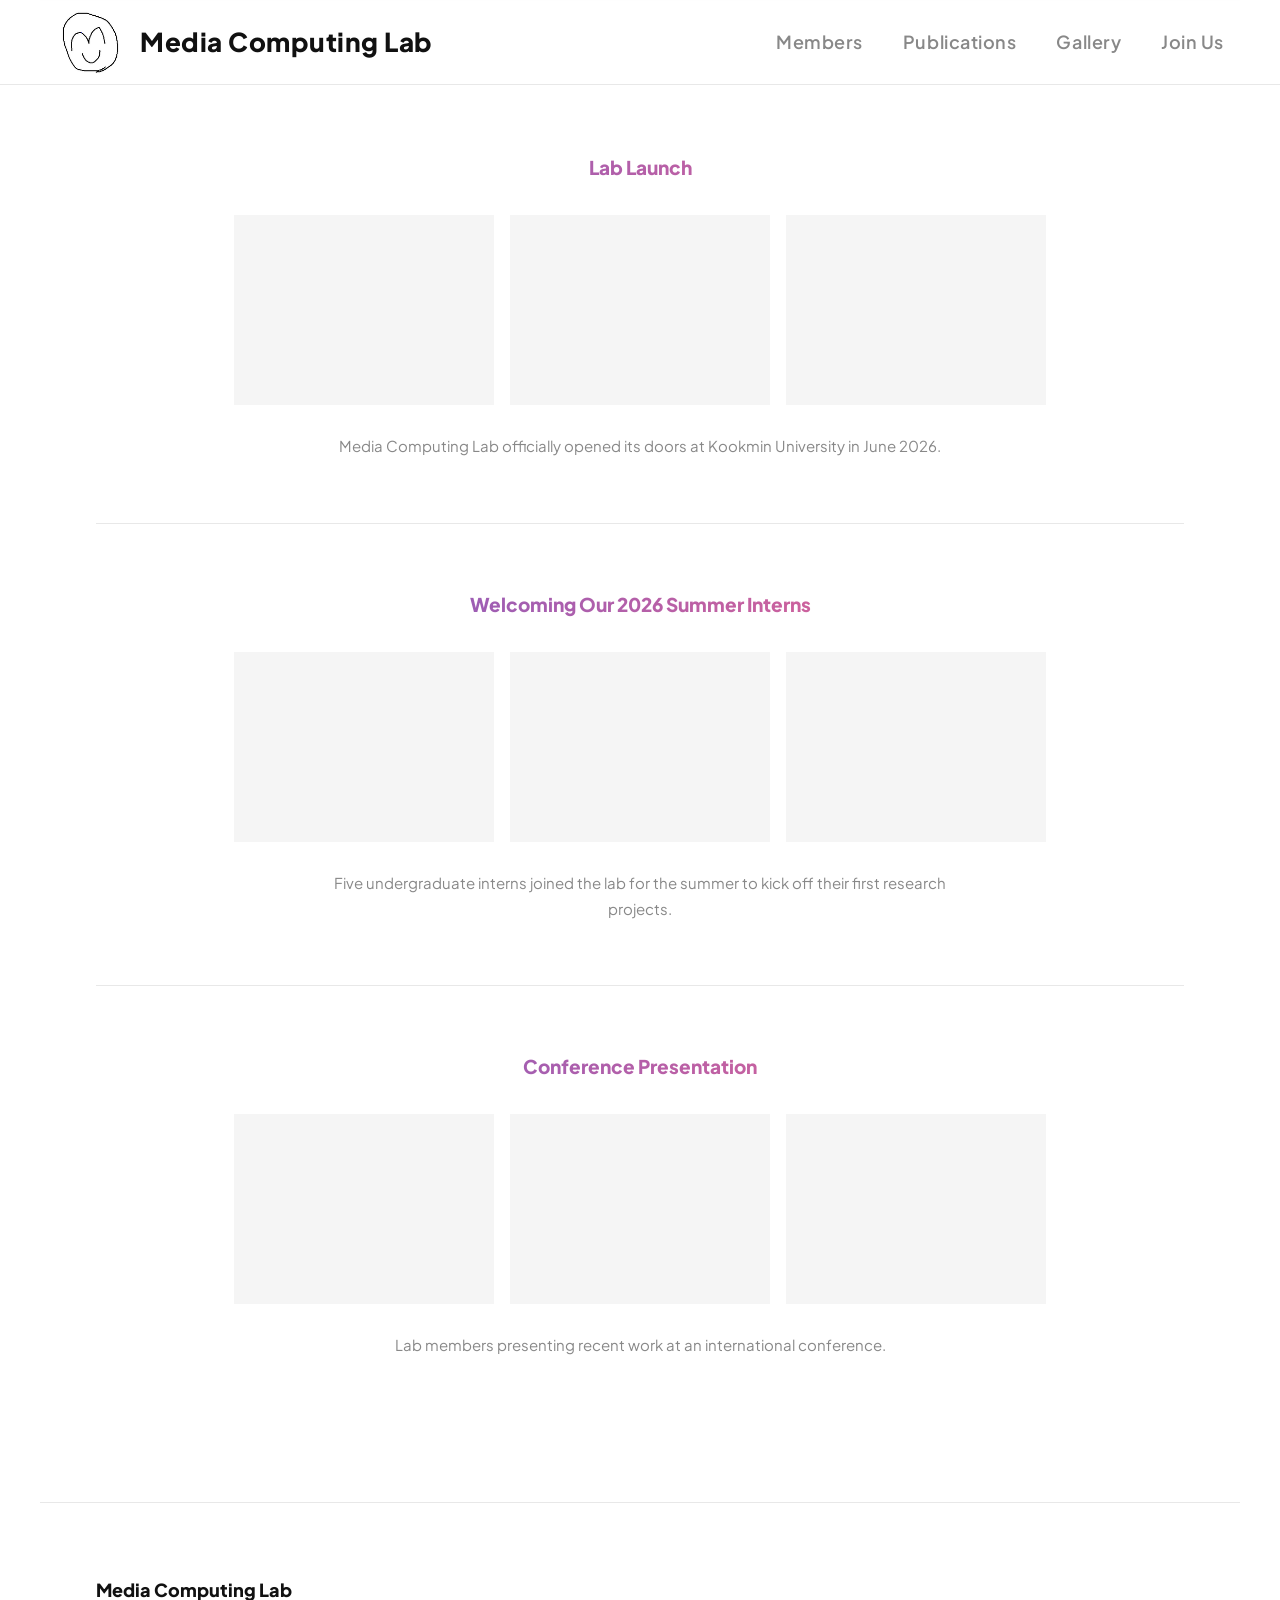
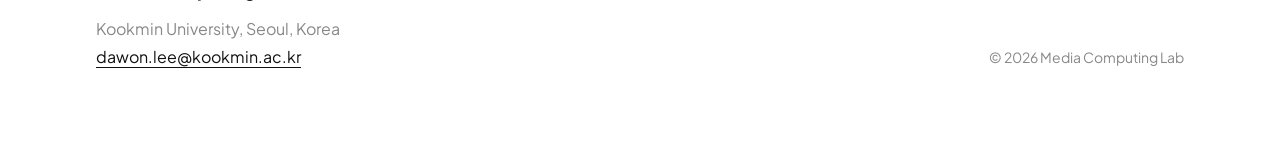
==== commit 2bbe75b8: "Add gradient text to gallery event titles" ====
--- a/gallery.html
+++ b/gallery.html
@@ -13,8 +13,10 @@
 
         <nav>
             <a href="index.html" class="nav-logo"><img src="logo.png" alt="Media Computing Lab logo">Media Computing Lab</a>
-                <ul class="nav-links">
-                      <li><a href="index.html">Research</a></li>
+                <button class="nav-toggle" id="navToggle" aria-label="Toggle menu">
+                      <span></span><span></span><span></span>
+                        </button>
+                        <ul class="nav-links" id="navLinks">
                           <li><a href="members.html">Members</a></li>
                               <li><a href="publications.html">Publications</a></li>
                                   <li><a href="gallery.html">Gallery</a></li>
@@ -26,7 +28,7 @@
                                       <section id="gallery">
                                       
                                         <div class="gallery-event">
-                                            <h2 class="gallery-event-title">Lab Launch</h2>
+                                            <h2 class="gallery-event-title gradient-text">Lab Launch</h2>
                                                 <div class="gallery-event-photos">
                                                       <div class="gallery-event-photo"></div>
                                                             <div class="gallery-event-photo"></div>
@@ -38,7 +40,7 @@
                                                                     <hr>
                                                                   
                                                                     <div class="gallery-event">
-                                                                        <h2 class="gallery-event-title">Welcoming Our 2026 Summer Interns</h2>
+                                                                        <h2 class="gallery-event-title gradient-text">Welcoming Our 2026 Summer Interns</h2>
                                                                             <div class="gallery-event-photos">
                                                                                   <div class="gallery-event-photo"></div>
                                                                                         <div class="gallery-event-photo"></div>
@@ -50,7 +52,7 @@
                                                                                                 <hr>
                                                                                               
                                                                                                 <div class="gallery-event">
-                                                                                                    <h2 class="gallery-event-title">Conference Presentation</h2>
+                                                                                                    <h2 class="gallery-event-title gradient-text">Conference Presentation</h2>
                                                                                                         <div class="gallery-event-photos">
                                                                                                               <div class="gallery-event-photo"></div>
                                                                                                                     <div class="gallery-event-photo"></div>
@@ -73,9 +75,10 @@
                                                                                                                                           </div>
                                                                                                                                         </footer>
                                                                                                                                         
-                                                                                                                                        </body>
-                                                                                                                                        </html>
-                                                                                                                                        </p></p></h2></li></li>
+                                                                                                                                        <script src="scripts.js"></script>
+  </body>
+  </html>
+  </p></p></h2></li></li></span></span>
         </nav>
       </body></title>
   </head>
--- a/styles.css
+++ b/styles.css
@@ -1,171 +1,252 @@
 *, *::before, *::after { box-sizing: border-box; margin: 0; padding: 0; }
 
 :root {
-        --black: #111;
-        --gray: #888;
-        --light-gray: #f5f5f5;
-        --border: #e8e8e8;
-        --white: #fff;
+    --black: #111;
+    --gray: #888;
+    --light-gray: #f5f5f5;
+    --border: #e8e8e8;
+    --white: #fff;
+    --grad: linear-gradient(90deg, #6a5acd, #ff6584);
 }
 
 html { scroll-behavior: smooth; }
 
 body {
-        font-family: 'Plus Jakarta Sans', sans-serif;
-        color: var(--black);
-        background: var(--white);
-        font-size: 18px;
-        line-height: 1.7;
+    font-family: 'Plus Jakarta Sans', sans-serif;
+    color: var(--black);
+    background: var(--white);
+    font-size: 18px;
+    line-height: 1.7;
 }
 
 hr {
-        border: none;
-        border-top: 1px solid var(--border);
-        margin: 0;
+    border: none;
+    border-top: 1px solid var(--border);
+    margin: 0;
+}
+
+.gradient-text {
+    background: var(--grad);
+    -webkit-background-clip: text;
+    background-clip: text;
+    color: transparent;
 }
 
 /* NAV */
 nav {
-        position: fixed;
-        top: 0; left: 0; right: 0;
-        z-index: 100;
-        background: rgba(255,255,255,0.92);
-        backdrop-filter: blur(8px);
-        border-bottom: 1px solid var(--border);
-        padding: 0 56px;
-        height: 180px;
-        display: flex;
-        align-items: center;
-        justify-content: space-between;
+    position: fixed;
+    top: 0; left: 0; right: 0;
+    z-index: 100;
+    background: rgba(255,255,255,0.92);
+    backdrop-filter: blur(8px);
+    border-bottom: 1px solid var(--border);
+    padding: 8px 56px;
+    display: flex;
+    align-items: center;
+    justify-content: space-between;
 }
 
 .nav-logo {
-        display: flex;
-        align-items: center;
-        gap: 20px;
-        font-weight: 800;
-        font-size: 22px;
-        letter-spacing: 0.02em;
-        text-decoration: none;
-        color: var(--black);
+    display: flex;
+    align-items: center;
+    gap: 16px;
+    font-weight: 800;
+    font-size: 26px;
+    letter-spacing: 0.02em;
+    text-decoration: none;
+    color: var(--black);
 }
 
 .nav-logo img {
-        height: 100px;
-        width: 100px;
-        object-fit: contain;
+    height: 68px;
+    width: 68px;
+    object-fit: contain;
+    display: block;
 }
 
 .nav-links {
-        display: flex;
-        gap: 40px;
-        list-style: none;
+    display: flex;
+    gap: 40px;
+    list-style: none;
 }
 
 .nav-links a {
-        text-decoration: none;
-        color: var(--gray);
-        font-size: 16px;
-        font-weight: 500;
-        letter-spacing: 0.04em;
-        transition: color 0.2s;
+    text-decoration: none;
+    color: var(--gray);
+    font-size: 18px;
+    font-weight: 600;
+    letter-spacing: 0.03em;
+    transition: color 0.2s;
 }
 
 .nav-links a:hover { color: var(--black); }
+
+.nav-toggle {
+    display: none;
+    flex-direction: column;
+    justify-content: center;
+    gap: 6px;
+    width: 36px;
+    height: 36px;
+    background: none;
+    border: none;
+    cursor: pointer;
+    padding: 0;
+}
+
+.nav-toggle span {
+    display: block;
+    width: 100%;
+    height: 3px;
+    background: var(--black);
+    border-radius: 2px;
+    transition: transform 0.25s, opacity 0.25s;
+}
+
+.nav-toggle.active span:nth-child(1) { transform: translateY(9px) rotate(45deg); }
+.nav-toggle.active span:nth-child(2) { opacity: 0; }
+.nav-toggle.active span:nth-child(3) { transform: translateY(-9px) rotate(-45deg); }
 
 /* SECTIONS */
 section {
-        padding: 80px 56px;
-        max-width: 1200px;
-        margin: 0 auto;
-}
-
-section:first-of-type { padding-top: 240px; }
+    padding: 80px 56px;
+    max-width: 1200px;
+    margin: 0 auto;
+}
+
+section:first-of-type { padding-top: 150px; }
 
 .section-label {
-        font-size: 13px;
-        font-weight: 700;
-        letter-spacing: 0.14em;
-        color: var(--gray);
-        text-transform: uppercase;
-        margin-bottom: 48px;
-}
-
-/* RESEARCH */
+    font-size: 13px;
+    font-weight: 700;
+    letter-spacing: 0.14em;
+    color: var(--gray);
+    text-transform: uppercase;
+    margin-bottom: 48px;
+}
+
+/* RESEARCH / WELCOME */
 .welcome-text {
-        font-size: 20px;
-        color: var(--black);
-        line-height: 1.8;
-        max-width: 780px;
-        margin-bottom: 64px;
-}
-
-.research-intro {
-        font-size: 34px;
-        font-weight: 800;
-        line-height: 1.3;
-        margin-bottom: 64px;
-        max-width: 720px;
-}
+    font-size: 17px;
+    color: var(--black);
+    line-height: 1.8;
+    max-width: 920px;
+    margin: 0 auto 64px;
+    text-align: center;
+}
+
+.welcome-text strong { font-weight: 800; }
+.welcome-text .area-title { font-weight: 800; text-decoration: underline; text-underline-offset: 4px; }
 
 .research-grid {
-        display: grid;
-        grid-template-columns: repeat(3, 1fr);
-        gap: 2px;
+    display: grid;
+    grid-template-columns: repeat(3, 1fr);
+    gap: 24px;
 }
 
 .research-card {
-        background: var(--light-gray);
-        padding: 48px 40px;
+    position: relative;
+    background: var(--white);
+    border-radius: 16px;
+    padding: 40px 32px;
+    z-index: 1;
+}
+
+.research-card::before {
+    content: "";
+    position: absolute;
+    inset: 0;
+    border-radius: inherit;
+    padding: 2px;
+    background-size: 300% 300%;
+    animation: gradientMove 3.5s ease infinite;
+    -webkit-mask: linear-gradient(#fff 0 0) content-box, linear-gradient(#fff 0 0);
+    -webkit-mask-composite: xor;
+    mask-composite: exclude;
+    z-index: -1;
+}
+
+.research-card:nth-child(1)::before {
+    background-image: linear-gradient(120deg, #6a5acd, #ff6584, #6a5acd);
+    animation-delay: 0s;
+}
+
+.research-card:nth-child(2)::before {
+    background-image: linear-gradient(120deg, #ff6584, #ffb347, #ff6584);
+    animation-delay: -1.2s;
+    animation-direction: reverse;
+}
+
+.research-card:nth-child(3)::before {
+    background-image: linear-gradient(120deg, #4fd1c5, #6a5acd, #4fd1c5);
+    animation-delay: -2.4s;
+}
+
+@keyframes gradientMove {
+    0% { background-position: 0% 50%; }
+    50% { background-position: 100% 50%; }
+    100% { background-position: 0% 50%; }
 }
 
 .research-num {
-        font-size: 13px;
-        font-weight: 700;
-        color: var(--gray);
-        letter-spacing: 0.1em;
-        margin-bottom: 20px;
+    font-size: 13px;
+    font-weight: 700;
+    color: var(--gray);
+    letter-spacing: 0.1em;
+    margin-bottom: 20px;
 }
 
 .research-title {
-        font-size: 22px;
-        font-weight: 800;
-        line-height: 1.3;
-        margin-bottom: 16px;
+    font-size: 22px;
+    font-weight: 800;
+    line-height: 1.3;
+    margin-bottom: 16px;
 }
 
 .research-desc {
-        font-size: 16px;
-        color: var(--gray);
-        line-height: 1.7;
+    font-size: 16px;
+    color: var(--gray);
+    line-height: 1.7;
 }
 
 /* NEWS */
 #news { border-top: 1px solid var(--border); }
 
+.news-title {
+    text-align: center;
+    font-size: 30px;
+    font-weight: 800;
+    margin-bottom: 56px;
+}
+
 .news-list {
-        list-style: none;
-        display: flex;
-        flex-direction: column;
-        gap: 24px;
+    list-style: none;
+    display: flex;
+    flex-direction: column;
+    gap: 24px;
+    width: 100%;
 }
 
 .news-item {
-        display: grid;
-        grid-template-columns: 140px 1fr;
-        gap: 28px;
-        padding-bottom: 24px;
-        border-bottom: 1px solid var(--border);
-        font-size: 17px;
-        line-height: 1.6;
+    display: grid;
+    grid-template-columns: 140px 1fr;
+    gap: 24px;
+    align-items: baseline;
 }
 
 .news-date {
-        color: var(--gray);
-        font-size: 14px;
-        font-weight: 600;
-        letter-spacing: 0.04em;
-        white-space: nowrap;
+    font-size: 13px;
+    font-weight: 600;
+    letter-spacing: 0.04em;
+    color: var(--gray);
+    white-space: nowrap;
+}
+
+.news-text {
+    font-size: 15px;
+    font-weight: 400;
+    color: var(--black);
+    line-height: 1.6;
 }
 
 /* PUBLICATIONS */
@@ -174,69 +255,68 @@
 .pub-list { display: flex; flex-direction: column; gap: 0; }
 
 .pub-item {
-        display: grid;
-        grid-template-columns: 300px 1fr;
-        gap: 48px;
-        padding: 48px 0;
-        border-bottom: 1px solid var(--border);
-        align-items: start;
+    display: grid;
+    grid-template-columns: 300px 1fr;
+    gap: 48px;
+    padding: 48px 0;
+    border-bottom: 1px solid var(--border);
+    align-items: start;
 }
 
 .pub-img {
-        width: 300px;
-        height: 190px;
-        object-fit: cover;
-        background: var(--light-gray);
-        display: block;
+    width: 300px;
+    height: 190px;
+    object-fit: cover;
+    background: var(--light-gray);
+    display: block;
 }
 
 .pub-img-placeholder {
-        width: 300px;
-        height: 190px;
-        background: var(--light-gray);
+    width: 300px;
+    height: 190px;
+    background: var(--light-gray);
 }
 
 .pub-title {
-        font-size: 21px;
-        font-weight: 700;
-        line-height: 1.4;
-        margin-bottom: 12px;
+    font-size: 21px;
+    font-weight: 700;
+    line-height: 1.4;
+    margin-bottom: 12px;
 }
 
 .pub-title a {
-        text-decoration: none;
-        color: var(--black);
+    text-decoration: none;
+    color: var(--black);
 }
 
 .pub-title a:hover { text-decoration: underline; }
 
 .pub-authors {
-        font-size: 16px;
-        color: var(--gray);
-        margin-bottom: 16px;
+    font-size: 16px;
+    color: var(--gray);
+    margin-bottom: 16px;
 }
 
 .pub-authors strong { color: var(--black); font-weight: 600; }
 
 .pub-venue {
-        font-size: 13px;
-        font-weight: 700;
-        letter-spacing: 0.1em;
-        color: var(--gray);
-        text-transform: uppercase;
-        margin-bottom: 12px;
+    font-size: 15px;
+    font-weight: 800;
+    letter-spacing: 0.06em;
+    text-transform: uppercase;
+    margin-bottom: 12px;
 }
 
 .pub-links { display: flex; gap: 12px; }
 
 .pub-link {
-        font-size: 14px;
-        font-weight: 600;
-        letter-spacing: 0.04em;
-        color: var(--black);
-        text-decoration: none;
-        border-bottom: 1px solid var(--black);
-        padding-bottom: 1px;
+    font-size: 14px;
+    font-weight: 600;
+    letter-spacing: 0.04em;
+    color: var(--black);
+    text-decoration: none;
+    border-bottom: 1px solid var(--black);
+    padding-bottom: 1px;
 }
 
 .pub-link:hover { opacity: 0.5; }
@@ -244,200 +324,249 @@
 /* MEMBERS */
 #members { border-top: 1px solid var(--border); }
 
-.members-columns {
-        display: grid;
-        grid-template-columns: 1fr auto 2fr;
-        gap: 56px;
-        align-items: start;
-}
-
-.members-divider {
-        width: 1px;
-        align-self: stretch;
-        background: var(--border);
-}
-
-.members-col-title {
-        font-size: 14px;
-        font-weight: 700;
-        letter-spacing: 0.1em;
-        text-transform: uppercase;
-        color: var(--gray);
-        margin-bottom: 32px;
-}
-
-.members-grid {
-        display: grid;
-        grid-template-columns: repeat(auto-fill, minmax(170px, 1fr));
-        gap: 40px;
-}
-
-.pi-grid {
-        display: grid;
-        grid-template-columns: 1fr;
-        max-width: 240px;
-}
-
-.member-card { }
+.members-section-title {
+    font-size: 15px;
+    font-weight: 700;
+    letter-spacing: 0.1em;
+    text-transform: uppercase;
+    color: var(--gray);
+    margin-bottom: 32px;
+}
+
+.pi-card {
+    display: flex;
+    gap: 32px;
+    align-items: flex-start;
+    margin-bottom: 56px;
+}
 
 .member-photo {
-        width: 100%;
-        aspect-ratio: 1;
-        background: var(--light-gray);
-        margin-bottom: 16px;
+    width: 160px;
+    aspect-ratio: 1;
+    background: var(--light-gray);
+    flex-shrink: 0;
 }
 
 .member-photo img {
-        width: 100%;
-        height: 100%;
-        object-fit: cover;
-}
+    width: 100%;
+    height: 100%;
+    object-fit: cover;
+}
+
+.pi-info .member-name { font-size: 24px; }
+.pi-info .member-role { font-size: 16px; margin-bottom: 10px; }
 
 .member-name {
-        font-size: 17px;
-        font-weight: 700;
-        margin-bottom: 4px;
+    font-size: 18px;
+    font-weight: 700;
+    margin-bottom: 4px;
 }
 
 .member-role {
-        font-size: 14px;
-        color: var(--gray);
-}
+    font-size: 14px;
+    color: var(--gray);
+    margin-bottom: 8px;
+}
+
+.member-links {
+    display: flex;
+    flex-wrap: wrap;
+    gap: 12px;
+    font-size: 13px;
+}
+
+.member-links a {
+    color: var(--black);
+    text-decoration: none;
+}
+
+.member-links a:hover { opacity: 0.5; }
+
+.members-hr { margin: 56px 0; }
+
+.researchers-grid {
+    display: grid;
+    grid-template-columns: repeat(2, 1fr);
+    gap: 40px 56px;
+}
+
+.researcher-card {
+    display: flex;
+    gap: 20px;
+    align-items: flex-start;
+}
+
+.researcher-card .member-photo {
+    width: 110px;
+    height: 110px;
+}
+
+.researcher-bullets {
+    padding-left: 18px;
+    font-size: 14px;
+    color: var(--gray);
+    line-height: 1.7;
+    margin-top: 8px;
+}
+
+.researcher-bullets li { margin-bottom: 4px; }
 
 /* RECRUITING */
 #recruiting { border-top: 1px solid var(--border); }
 
-.recruit-grid {
-        display: grid;
-        grid-template-columns: 1fr 1fr;
-        gap: 2px;
-        margin-top: 0;
-}
-
-.recruit-card {
-        background: var(--light-gray);
-        padding: 48px 40px;
-}
-
-.recruit-card h3 {
-        font-size: 22px;
-        font-weight: 800;
-        margin-bottom: 16px;
-}
-
-.recruit-card p {
-        font-size: 16px;
-        color: var(--gray);
-        line-height: 1.7;
-        margin-bottom: 28px;
-}
-
-.recruit-cta {
-        font-size: 16px;
-        font-weight: 700;
-        color: var(--black);
-        text-decoration: none;
-        border-bottom: 1px solid var(--black);
-        padding-bottom: 1px;
-}
-
-.recruit-cta:hover { opacity: 0.5; }
+.recruit-text {
+    font-size: 16px;
+    line-height: 1.8;
+    max-width: 900px;
+}
+
+.recruit-text a {
+    color: var(--black);
+    font-weight: 700;
+    text-decoration: none;
+    border-bottom: 2px solid var(--black);
+}
+
+.recruit-text a:hover { opacity: 0.5; }
 
 /* GALLERY (event-based, centered) */
-#gallery { border-top: 1px solid var(--border); padding-top: 0; }
+#gallery { border-top: 1px solid var(--border); }
 
 .gallery-event {
-        text-align: center;
-        padding: 64px 0;
-}
-
-.gallery-event:first-child { padding-top: 80px; }
+    text-align: center;
+    padding: 64px 0;
+}
+
+.gallery-event:first-child { padding-top: 0; }
 
 .gallery-event-title {
-        font-size: 26px;
-        font-weight: 800;
-        margin-bottom: 32px;
+    font-size: 19px;
+    font-weight: 800;
+    margin-bottom: 32px;
 }
 
 .gallery-event-photos {
-        display: flex;
-        justify-content: center;
-        flex-wrap: wrap;
-        gap: 16px;
-        margin-bottom: 28px;
+    display: flex;
+    justify-content: center;
+    flex-wrap: wrap;
+    gap: 16px;
+    margin-bottom: 28px;
 }
 
 .gallery-event-photo {
-        width: 260px;
-        height: 190px;
-        background: var(--light-gray);
-        overflow: hidden;
+    width: 260px;
+    height: 190px;
+    background: var(--light-gray);
+    overflow: hidden;
 }
 
 .gallery-event-photo img {
-        width: 100%;
-        height: 100%;
-        object-fit: cover;
-        display: block;
+    width: 100%;
+    height: 100%;
+    object-fit: cover;
+    display: block;
 }
 
 .gallery-event-desc {
-        font-size: 15px;
-        color: var(--gray);
-        max-width: 640px;
-        margin: 0 auto;
-        line-height: 1.7;
+    font-size: 15px;
+    color: var(--gray);
+    max-width: 640px;
+    margin: 0 auto;
+    line-height: 1.7;
+}
+
+/* LAB INFO / MAP */
+#lab-info { border-top: 1px solid var(--border); }
+
+.lab-info-text {
+    font-size: 16px;
+    color: var(--gray);
+    line-height: 1.8;
+    margin-bottom: 32px;
+}
+
+.lab-info-text strong { color: var(--black); }
+
+.lab-map {
+    width: 100%;
+    height: 360px;
+    border: none;
+    filter: grayscale(20%);
 }
 
 /* CONTACT / FOOTER */
 footer {
+    border-top: 1px solid var(--border);
+    padding: 72px 56px;
+    display: flex;
+    justify-content: space-between;
+    align-items: flex-end;
+    max-width: 1200px;
+    margin: 0 auto;
+}
+
+.footer-left h2 {
+    font-size: 18px;
+    font-weight: 800;
+    margin-bottom: 10px;
+}
+
+.footer-left p {
+    font-size: 16px;
+    color: var(--gray);
+    line-height: 1.7;
+}
+
+.footer-left a {
+    color: var(--black);
+    text-decoration: none;
+    border-bottom: 1px solid var(--black);
+}
+
+.footer-right {
+    font-size: 14px;
+    color: var(--gray);
+    text-align: right;
+}
+
+/* MOBILE */
+@media (max-width: 900px) {
+    nav { height: 64px; padding: 0 20px; }
+    .nav-logo img { height: 44px; width: 44px; }
+    .nav-logo { font-size: 18px; gap: 10px; }
+
+  .nav-toggle { display: flex; }
+
+  .nav-links {
+        display: none;
+        position: fixed;
+        top: 64px;
+        left: 0;
+        right: 0;
+        bottom: 0;
+        background: var(--white);
+        flex-direction: column;
+        align-items: center;
+        justify-content: flex-start;
+        gap: 28px;
+        padding: 40px 0;
+        overflow-y: auto;
         border-top: 1px solid var(--border);
-        padding: 72px 56px;
-        display: flex;
-        justify-content: space-between;
-        align-items: flex-end;
-        max-width: 1200px;
-        margin: 0 auto;
-}
-
-.footer-left h2 {
-        font-size: 26px;
-        font-weight: 800;
-        margin-bottom: 10px;
-}
-
-.footer-left p {
-        font-size: 16px;
-        color: var(--gray);
-        line-height: 1.7;
-}
-
-.footer-left a {
-        color: var(--black);
-        text-decoration: none;
-        border-bottom: 1px solid var(--black);
-}
-
-.footer-right {
-        font-size: 14px;
-        color: var(--gray);
-        text-align: right;
-}
-
-@media (max-width: 900px) {
-        nav { padding: 0 24px; height: 140px; }
-        .nav-logo img { height: 72px; width: 72px; }
-        section { padding: 64px 24px; }
-        section:first-of-type { padding-top: 180px; }
-        .research-grid { grid-template-columns: 1fr; }
-        .pub-item { grid-template-columns: 1fr; }
-        .pub-img, .pub-img-placeholder { width: 100%; height: 200px; }
-        .members-columns { grid-template-columns: 1fr; }
-        .members-divider { display: none; }
-        .members-grid { grid-template-columns: repeat(2, 1fr); }
-        .recruit-grid { grid-template-columns: 1fr; }
-        .news-item { grid-template-columns: 1fr; gap: 6px; }
-        .gallery-event-photo { width: 100%; max-width: 320px; height: 220px; }
-        footer { flex-direction: column; gap: 24px; align-items: flex-start; }
-        .footer-right { text-align: left; }
-}
+  }
+
+  .nav-links.open { display: flex; }
+
+  .nav-links a { font-size: 20px; }
+
+  section { padding: 64px 24px; }
+    section:first-of-type { padding-top: 100px; }
+    .research-grid { grid-template-columns: 1fr; }
+    .pub-item { grid-template-columns: 1fr; }
+    .pub-img, .pub-img-placeholder { width: 100%; height: 200px; }
+    .pi-card { flex-direction: column; }
+    .researchers-grid { grid-template-columns: 1fr; }
+    .news-item { grid-template-columns: 1fr; gap: 6px; }
+    .gallery-event-photo { width: 100%; max-width: 320px; height: 220px; }
+    footer { flex-direction: column; gap: 24px; align-items: flex-start; }
+    .footer-right { text-align: left; }
+}
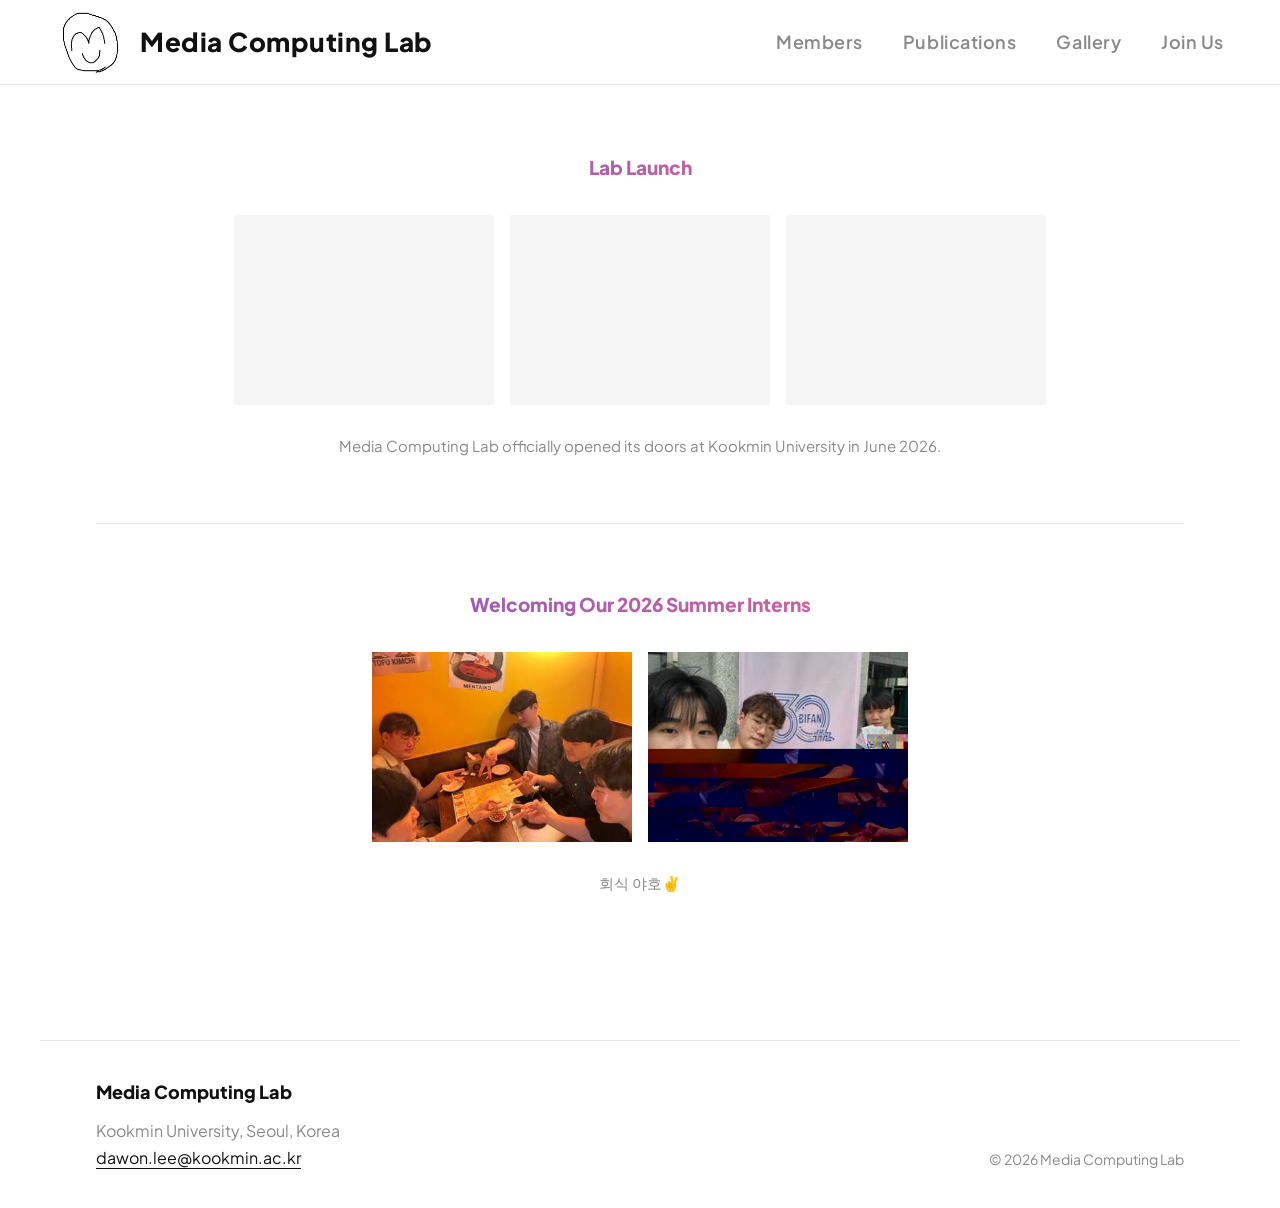
==== commit eeac4801: "Add images and update description for summer interns Updated gallery section with images and changed" ====
--- a/gallery.html
+++ b/gallery.html
@@ -42,24 +42,13 @@
                                                                     <div class="gallery-event">
                                                                         <h2 class="gallery-event-title gradient-text">Welcoming Our 2026 Summer Interns</h2>
                                                                             <div class="gallery-event-photos">
-                                                                                  <div class="gallery-event-photo"></div>
-                                                                                        <div class="gallery-event-photo"></div>
-                                                                                              <div class="gallery-event-photo"></div>
+                                                                                  <div class="gallery-event-photo"><img src="interns1.jpg" alt="Summer interns dinner"></div>
+                                                                                    <div class="gallery-event-photo"><img src="interns2.jpg" alt="Summer interns at BIFAN"></div>
                                                                                                   </div>
-                                                                                                  <p class="gallery-event-desc">Five undergraduate interns joined the lab for the summer to kick off their first research projects.</p>
+                                                                                                  <p class="gallery-event-desc">회식 야호✌️</p>
                                                                                                 </div>
                                                                                               
-                                                                                                <hr>
-                                                                                              
-                                                                                                <div class="gallery-event">
-                                                                                                    <h2 class="gallery-event-title gradient-text">Conference Presentation</h2>
-                                                                                                        <div class="gallery-event-photos">
-                                                                                                              <div class="gallery-event-photo"></div>
-                                                                                                                    <div class="gallery-event-photo"></div>
-                                                                                                                          <div class="gallery-event-photo"></div>
-                                                                                                                              </div>
-                                                                                                                              <p class="gallery-event-desc">Lab members presenting recent work at an international conference.</p>
-                                                                                                                            </div>
+                                                                                                
                                                                                                                           
                                                                                                                           </section>
                                                                                                                           
--- a/styles.css
+++ b/styles.css
@@ -1,106 +1,106 @@
 *, *::before, *::after { box-sizing: border-box; margin: 0; padding: 0; }
 
 :root {
-    --black: #111;
-    --gray: #888;
-    --light-gray: #f5f5f5;
-    --border: #e8e8e8;
-    --white: #fff;
-    --grad: linear-gradient(90deg, #6a5acd, #ff6584);
+      --black: #111;
+      --gray: #888;
+      --light-gray: #f5f5f5;
+      --border: #e8e8e8;
+      --white: #fff;
+      --grad: linear-gradient(90deg, #6a5acd, #ff6584);
 }
 
 html { scroll-behavior: smooth; }
 
 body {
-    font-family: 'Plus Jakarta Sans', sans-serif;
-    color: var(--black);
-    background: var(--white);
-    font-size: 18px;
-    line-height: 1.7;
+      font-family: 'Plus Jakarta Sans', sans-serif;
+      color: var(--black);
+  background: var(--white);
+      font-size: 18px;
+      line-height: 1.7;
 }
 
 hr {
-    border: none;
-    border-top: 1px solid var(--border);
-    margin: 0;
+      border: none;
+      border-top: 1px solid var(--border);
+      margin: 0;
 }
 
 .gradient-text {
-    background: var(--grad);
-    -webkit-background-clip: text;
-    background-clip: text;
-    color: transparent;
+      background: var(--grad);
+      -webkit-background-clip: text;
+      background-clip: text;
+      color: transparent;
 }
 
 /* NAV */
 nav {
-    position: fixed;
-    top: 0; left: 0; right: 0;
-    z-index: 100;
-    background: rgba(255,255,255,0.92);
-    backdrop-filter: blur(8px);
-    border-bottom: 1px solid var(--border);
-    padding: 8px 56px;
-    display: flex;
-    align-items: center;
-    justify-content: space-between;
+      position: fixed;
+      top: 0; left: 0; right: 0;
+      z-index: 100;
+      background: rgba(255,255,255,0.92);
+      backdrop-filter: blur(8px);
+      border-bottom: 1px solid var(--border);
+      padding: 8px 56px;
+      display: flex;
+      align-items: center;
+      justify-content: space-between;
 }
 
 .nav-logo {
-    display: flex;
-    align-items: center;
-    gap: 16px;
-    font-weight: 800;
-    font-size: 26px;
-    letter-spacing: 0.02em;
-    text-decoration: none;
-    color: var(--black);
+      display: flex;
+      align-items: center;
+      gap: 16px;
+      font-weight: 800;
+      font-size: 26px;
+      letter-spacing: 0.02em;
+      text-decoration: none;
+      color: var(--black);
 }
 
 .nav-logo img {
-    height: 68px;
-    width: 68px;
-    object-fit: contain;
-    display: block;
+      height: 68px;
+      width: 68px;
+      object-fit: contain;
+      display: block;
 }
 
 .nav-links {
-    display: flex;
-    gap: 40px;
-    list-style: none;
+      display: flex;
+      gap: 40px;
+      list-style: none;
 }
 
 .nav-links a {
-    text-decoration: none;
-    color: var(--gray);
-    font-size: 18px;
-    font-weight: 600;
-    letter-spacing: 0.03em;
-    transition: color 0.2s;
+      text-decoration: none;
+      color: var(--gray);
+      font-size: 18px;
+      font-weight: 600;
+      letter-spacing: 0.03em;
+      transition: color 0.2s;
 }
 
 .nav-links a:hover { color: var(--black); }
 
 .nav-toggle {
-    display: none;
-    flex-direction: column;
-    justify-content: center;
-    gap: 6px;
-    width: 36px;
-    height: 36px;
-    background: none;
-    border: none;
-    cursor: pointer;
-    padding: 0;
+      display: none;
+      flex-direction: column;
+      justify-content: center;
+      gap: 6px;
+      width: 36px;
+      height: 36px;
+      background: none;
+      border: none;
+      cursor: pointer;
+      padding: 0;
 }
 
 .nav-toggle span {
-    display: block;
-    width: 100%;
-    height: 3px;
-    background: var(--black);
-    border-radius: 2px;
-    transition: transform 0.25s, opacity 0.25s;
+      display: block;
+      width: 100%;
+      height: 3px;
+      background: var(--black);
+      border-radius: 2px;
+      transition: transform 0.25s, opacity 0.25s;
 }
 
 .nav-toggle.active span:nth-child(1) { transform: translateY(9px) rotate(45deg); }
@@ -109,144 +109,144 @@
 
 /* SECTIONS */
 section {
-    padding: 80px 56px;
-    max-width: 1200px;
-    margin: 0 auto;
+      padding: 80px 56px;
+      max-width: 1200px;
+      margin: 0 auto;
 }
 
 section:first-of-type { padding-top: 150px; }
 
 .section-label {
-    font-size: 13px;
-    font-weight: 700;
-    letter-spacing: 0.14em;
-    color: var(--gray);
-    text-transform: uppercase;
-    margin-bottom: 48px;
+      font-size: 13px;
+      font-weight: 700;
+      letter-spacing: 0.14em;
+      color: var(--gray);
+      text-transform: uppercase;
+      margin-bottom: 48px;
 }
 
 /* RESEARCH / WELCOME */
 .welcome-text {
-    font-size: 17px;
-    color: var(--black);
-    line-height: 1.8;
-    max-width: 920px;
-    margin: 0 auto 64px;
-    text-align: center;
+      font-size: 17px;
+      color: var(--black);
+      line-height: 1.8;
+      max-width: 920px;
+      margin: 0 auto 64px;
+      text-align: center;
 }
 
 .welcome-text strong { font-weight: 800; }
 .welcome-text .area-title { font-weight: 800; text-decoration: underline; text-underline-offset: 4px; }
 
 .research-grid {
-    display: grid;
-    grid-template-columns: repeat(3, 1fr);
-    gap: 24px;
+      display: grid;
+      grid-template-columns: repeat(3, 1fr);
+      gap: 24px;
 }
 
 .research-card {
-    position: relative;
-    background: var(--white);
-    border-radius: 16px;
-    padding: 40px 32px;
-    z-index: 1;
+      position: relative;
+  background: var(--white);
+      border-radius: 16px;
+      padding: 40px 32px;
+      z-index: 1;
 }
 
 .research-card::before {
-    content: "";
-    position: absolute;
-    inset: 0;
-    border-radius: inherit;
-    padding: 2px;
-    background-size: 300% 300%;
-    animation: gradientMove 3.5s ease infinite;
-    -webkit-mask: linear-gradient(#fff 0 0) content-box, linear-gradient(#fff 0 0);
-    -webkit-mask-composite: xor;
-    mask-composite: exclude;
-    z-index: -1;
+      content: "";
+      position: absolute;
+      inset: 0;
+      border-radius: inherit;
+      padding: 2px;
+      background-size: 300% 300%;
+      animation: gradientMove 3.5s ease infinite;
+      -webkit-mask: linear-gradient(#fff 0 0) content-box, linear-gradient(#fff 0 0);
+      -webkit-mask-composite: xor;
+      mask-composite: exclude;
+      z-index: -1;
 }
 
 .research-card:nth-child(1)::before {
-    background-image: linear-gradient(120deg, #6a5acd, #ff6584, #6a5acd);
-    animation-delay: 0s;
+      background-image: linear-gradient(120deg, #6a5acd, #ff6584, #6a5acd);
+      animation-delay: 0s;
 }
 
 .research-card:nth-child(2)::before {
-    background-image: linear-gradient(120deg, #ff6584, #ffb347, #ff6584);
-    animation-delay: -1.2s;
-    animation-direction: reverse;
+      background-image: linear-gradient(120deg, #ff6584, #ffb347, #ff6584);
+      animation-delay: -1.2s;
+      animation-direction: reverse;
 }
 
 .research-card:nth-child(3)::before {
-    background-image: linear-gradient(120deg, #4fd1c5, #6a5acd, #4fd1c5);
-    animation-delay: -2.4s;
+      background-image: linear-gradient(120deg, #4fd1c5, #6a5acd, #4fd1c5);
+      animation-delay: -2.4s;
 }
 
 @keyframes gradientMove {
-    0% { background-position: 0% 50%; }
-    50% { background-position: 100% 50%; }
-    100% { background-position: 0% 50%; }
+      0% { background-position: 0% 50%; }
+      50% { background-position: 100% 50%; }
+      100% { background-position: 0% 50%; }
 }
 
 .research-num {
-    font-size: 13px;
-    font-weight: 700;
-    color: var(--gray);
-    letter-spacing: 0.1em;
-    margin-bottom: 20px;
+      font-size: 13px;
+      font-weight: 700;
+      color: var(--gray);
+      letter-spacing: 0.1em;
+      margin-bottom: 20px;
 }
 
 .research-title {
-    font-size: 22px;
-    font-weight: 800;
-    line-height: 1.3;
-    margin-bottom: 16px;
+      font-size: 22px;
+      font-weight: 800;
+      line-height: 1.3;
+      margin-bottom: 16px;
 }
 
 .research-desc {
-    font-size: 16px;
-    color: var(--gray);
-    line-height: 1.7;
+      font-size: 16px;
+      color: var(--gray);
+      line-height: 1.7;
 }
 
 /* NEWS */
 #news { border-top: 1px solid var(--border); }
 
 .news-title {
-    text-align: center;
-    font-size: 30px;
-    font-weight: 800;
-    margin-bottom: 56px;
+      text-align: center;
+      font-size: 30px;
+      font-weight: 800;
+      margin-bottom: 56px;
 }
 
 .news-list {
-    list-style: none;
-    display: flex;
-    flex-direction: column;
-    gap: 24px;
-    width: 100%;
+      list-style: none;
+      display: flex;
+      flex-direction: column;
+      gap: 24px;
+      width: 100%;
 }
 
 .news-item {
-    display: grid;
-    grid-template-columns: 140px 1fr;
-    gap: 24px;
-    align-items: baseline;
+      display: grid;
+      grid-template-columns: 140px 1fr;
+      gap: 24px;
+      align-items: baseline;
 }
 
 .news-date {
-    font-size: 13px;
-    font-weight: 600;
-    letter-spacing: 0.04em;
-    color: var(--gray);
-    white-space: nowrap;
+      font-size: 13px;
+      font-weight: 600;
+      letter-spacing: 0.04em;
+      color: var(--gray);
+      white-space: nowrap;
 }
 
 .news-text {
-    font-size: 15px;
-    font-weight: 400;
-    color: var(--black);
-    line-height: 1.6;
+      font-size: 15px;
+      font-weight: 400;
+      color: var(--black);
+      line-height: 1.6;
 }
 
 /* PUBLICATIONS */
@@ -255,68 +255,68 @@
 .pub-list { display: flex; flex-direction: column; gap: 0; }
 
 .pub-item {
-    display: grid;
-    grid-template-columns: 300px 1fr;
-    gap: 48px;
-    padding: 48px 0;
-    border-bottom: 1px solid var(--border);
-    align-items: start;
+      display: grid;
+      grid-template-columns: 300px 1fr;
+      gap: 48px;
+      padding: 48px 0;
+      border-bottom: 1px solid var(--border);
+      align-items: start;
 }
 
 .pub-img {
-    width: 300px;
-    height: 190px;
-    object-fit: cover;
-    background: var(--light-gray);
-    display: block;
+      width: 300px;
+      height: 190px;
+      object-fit: cover;
+      background: var(--light-gray);
+      display: block;
 }
 
 .pub-img-placeholder {
-    width: 300px;
-    height: 190px;
-    background: var(--light-gray);
+      width: 300px;
+      height: 190px;
+      background: var(--light-gray);
 }
 
 .pub-title {
-    font-size: 21px;
-    font-weight: 700;
-    line-height: 1.4;
-    margin-bottom: 12px;
+      font-size: 21px;
+      font-weight: 700;
+      line-height: 1.4;
+      margin-bottom: 12px;
 }
 
 .pub-title a {
-    text-decoration: none;
-    color: var(--black);
+      text-decoration: none;
+      color: var(--black);
 }
 
 .pub-title a:hover { text-decoration: underline; }
 
 .pub-authors {
-    font-size: 16px;
-    color: var(--gray);
-    margin-bottom: 16px;
+      font-size: 16px;
+      color: var(--gray);
+      margin-bottom: 16px;
 }
 
 .pub-authors strong { color: var(--black); font-weight: 600; }
 
 .pub-venue {
-    font-size: 15px;
-    font-weight: 800;
-    letter-spacing: 0.06em;
-    text-transform: uppercase;
-    margin-bottom: 12px;
+      font-size: 15px;
+      font-weight: 800;
+      letter-spacing: 0.06em;
+      text-transform: uppercase;
+      margin-bottom: 12px;
 }
 
 .pub-links { display: flex; gap: 12px; }
 
 .pub-link {
-    font-size: 14px;
-    font-weight: 600;
-    letter-spacing: 0.04em;
-    color: var(--black);
-    text-decoration: none;
-    border-bottom: 1px solid var(--black);
-    padding-bottom: 1px;
+      font-size: 14px;
+      font-weight: 600;
+      letter-spacing: 0.04em;
+      color: var(--black);
+      text-decoration: none;
+      border-bottom: 1px solid var(--black);
+      padding-bottom: 1px;
 }
 
 .pub-link:hover { opacity: 0.5; }
@@ -325,59 +325,59 @@
 #members { border-top: 1px solid var(--border); }
 
 .members-section-title {
-    font-size: 15px;
-    font-weight: 700;
-    letter-spacing: 0.1em;
-    text-transform: uppercase;
-    color: var(--gray);
-    margin-bottom: 32px;
+      font-size: 15px;
+      font-weight: 700;
+      letter-spacing: 0.1em;
+      text-transform: uppercase;
+      color: var(--gray);
+      margin-bottom: 32px;
 }
 
 .pi-card {
-    display: flex;
-    gap: 32px;
-    align-items: flex-start;
-    margin-bottom: 56px;
+      display: flex;
+      gap: 32px;
+      align-items: flex-start;
+      margin-bottom: 56px;
 }
 
 .member-photo {
-    width: 160px;
-    aspect-ratio: 1;
-    background: var(--light-gray);
-    flex-shrink: 0;
+      width: 160px;
+      aspect-ratio: 1;
+      background: var(--light-gray);
+      flex-shrink: 0;
 }
 
 .member-photo img {
-    width: 100%;
-    height: 100%;
-    object-fit: cover;
+      width: 100%;
+      height: 100%;
+      object-fit: cover;
 }
 
 .pi-info .member-name { font-size: 24px; }
 .pi-info .member-role { font-size: 16px; margin-bottom: 10px; }
 
 .member-name {
-    font-size: 18px;
-    font-weight: 700;
-    margin-bottom: 4px;
+      font-size: 18px;
+      font-weight: 700;
+      margin-bottom: 4px;
 }
 
 .member-role {
-    font-size: 14px;
-    color: var(--gray);
-    margin-bottom: 8px;
+      font-size: 14px;
+      color: var(--gray);
+      margin-bottom: 8px;
 }
 
 .member-links {
-    display: flex;
-    flex-wrap: wrap;
-    gap: 12px;
-    font-size: 13px;
+      display: flex;
+      flex-wrap: wrap;
+      gap: 12px;
+      font-size: 13px;
 }
 
 .member-links a {
-    color: var(--black);
-    text-decoration: none;
+      color: var(--black);
+      text-decoration: none;
 }
 
 .member-links a:hover { opacity: 0.5; }
@@ -385,28 +385,28 @@
 .members-hr { margin: 56px 0; }
 
 .researchers-grid {
-    display: grid;
-    grid-template-columns: repeat(2, 1fr);
-    gap: 40px 56px;
+      display: grid;
+      grid-template-columns: repeat(2, 1fr);
+      gap: 40px 56px;
 }
 
 .researcher-card {
-    display: flex;
-    gap: 20px;
-    align-items: flex-start;
+      display: flex;
+      gap: 20px;
+      align-items: flex-start;
 }
 
 .researcher-card .member-photo {
-    width: 110px;
-    height: 110px;
+      width: 160px;
+      height: 160px;
 }
 
 .researcher-bullets {
-    padding-left: 18px;
-    font-size: 14px;
-    color: var(--gray);
-    line-height: 1.7;
-    margin-top: 8px;
+      padding-left: 18px;
+      font-size: 14px;
+      color: var(--gray);
+      line-height: 1.7;
+      margin-top: 8px;
 }
 
 .researcher-bullets li { margin-bottom: 4px; }
@@ -415,16 +415,16 @@
 #recruiting { border-top: 1px solid var(--border); }
 
 .recruit-text {
-    font-size: 16px;
-    line-height: 1.8;
-    max-width: 900px;
+      font-size: 16px;
+      line-height: 1.8;
+      max-width: 900px;
 }
 
 .recruit-text a {
-    color: var(--black);
-    font-weight: 700;
-    text-decoration: none;
-    border-bottom: 2px solid var(--black);
+      color: var(--black);
+      font-weight: 700;
+      text-decoration: none;
+      border-bottom: 2px solid var(--black);
 }
 
 .recruit-text a:hover { opacity: 0.5; }
@@ -433,125 +433,123 @@
 #gallery { border-top: 1px solid var(--border); }
 
 .gallery-event {
-    text-align: center;
-    padding: 64px 0;
+      text-align: center;
+      padding: 64px 0;
 }
 
 .gallery-event:first-child { padding-top: 0; }
 
 .gallery-event-title {
-    font-size: 19px;
-    font-weight: 800;
-    margin-bottom: 32px;
+      font-size: 19px;
+      font-weight: 800;
+      margin-bottom: 32px;
 }
 
 .gallery-event-photos {
-    display: flex;
-    justify-content: center;
-    flex-wrap: wrap;
-    gap: 16px;
-    margin-bottom: 28px;
+      display: flex;
+      justify-content: center;
+      flex-wrap: wrap;
+      gap: 16px;
+      margin-bottom: 28px;
 }
 
 .gallery-event-photo {
-    width: 260px;
-    height: 190px;
-    background: var(--light-gray);
-    overflow: hidden;
+      width: 260px;
+      height: 190px;
+      background: var(--light-gray);
+      overflow: hidden;
 }
 
 .gallery-event-photo img {
-    width: 100%;
-    height: 100%;
-    object-fit: cover;
-    display: block;
+      width: 100%;
+      height: 100%;
+      object-fit: cover;
+      display: block;
 }
 
 .gallery-event-desc {
-    font-size: 15px;
-    color: var(--gray);
-    max-width: 640px;
-    margin: 0 auto;
-    line-height: 1.7;
+      font-size: 15px;
+      color: var(--gray);
+      max-width: 640px;
+      margin: 0 auto;
+      line-height: 1.7;
 }
 
 /* LAB INFO / MAP */
 #lab-info { border-top: 1px solid var(--border); }
 
 .lab-info-text {
-    font-size: 16px;
-    color: var(--gray);
-    line-height: 1.8;
-    margin-bottom: 32px;
+      font-size: 16px;
+      color: var(--gray);
+      line-height: 1.8;
+      margin-bottom: 32px;
 }
 
 .lab-info-text strong { color: var(--black); }
 
 .lab-map {
-    width: 100%;
-    height: 360px;
-    border: none;
-    filter: grayscale(20%);
+      width: 100%;
+      height: 360px;
+      border: none;
+      filter: grayscale(20%);
 }
 
 /* CONTACT / FOOTER */
 footer {
-    border-top: 1px solid var(--border);
-    padding: 72px 56px;
-    display: flex;
-    justify-content: space-between;
-    align-items: flex-end;
-    max-width: 1200px;
-    margin: 0 auto;
+      border-top: 1px solid var(--border);
+      padding: 36px 56px;
+      display: flex;
+      justify-content: space-between;
+      align-items: flex-end;
+      max-width: 1200px;
+      margin: 0 auto;
 }
 
 .footer-left h2 {
-    font-size: 18px;
-    font-weight: 800;
-    margin-bottom: 10px;
+      font-size: 18px;
+      font-weight: 800;
+      margin-bottom: 10px;
 }
 
 .footer-left p {
-    font-size: 16px;
-    color: var(--gray);
-    line-height: 1.7;
+      font-size: 16px;
+      color: var(--gray);
+      line-height: 1.7;
 }
 
 .footer-left a {
-    color: var(--black);
-    text-decoration: none;
-    border-bottom: 1px solid var(--black);
+      color: var(--black);
+      text-decoration: none;
+      border-bottom: 1px solid var(--black);
 }
 
 .footer-right {
-    font-size: 14px;
-    color: var(--gray);
-    text-align: right;
+      font-size: 14px;
+      color: var(--gray);
+      text-align: right;
 }
 
 /* MOBILE */
 @media (max-width: 900px) {
-    nav { height: 64px; padding: 0 20px; }
-    .nav-logo img { height: 44px; width: 44px; }
-    .nav-logo { font-size: 18px; gap: 10px; }
+      nav { height: 64px; padding: 0 20px; }
+      .nav-logo img { height: 44px; width: 44px; }
+      .nav-logo { font-size: 18px; gap: 10px; }
 
   .nav-toggle { display: flex; }
 
   .nav-links {
-        display: none;
-        position: fixed;
-        top: 64px;
-        left: 0;
-        right: 0;
-        bottom: 0;
-        background: var(--white);
-        flex-direction: column;
-        align-items: center;
-        justify-content: flex-start;
-        gap: 28px;
-        padding: 40px 0;
-        overflow-y: auto;
-        border-top: 1px solid var(--border);
+          display: none;
+          position: fixed;
+          top: 64px;
+          left: 0;
+          right: 0;
+          background: var(--light-gray); box-shadow: 0 12px 24px rgba(0,0,0,0.08);
+          flex-direction: column;
+          align-items: center;
+          justify-content: center;
+                gap: 14px;
+              padding: 16px 0;
+              border-top: 1px solid var(--border);
   }
 
   .nav-links.open { display: flex; }
@@ -559,14 +557,14 @@
   .nav-links a { font-size: 20px; }
 
   section { padding: 64px 24px; }
-    section:first-of-type { padding-top: 100px; }
-    .research-grid { grid-template-columns: 1fr; }
-    .pub-item { grid-template-columns: 1fr; }
-    .pub-img, .pub-img-placeholder { width: 100%; height: 200px; }
-    .pi-card { flex-direction: column; }
-    .researchers-grid { grid-template-columns: 1fr; }
-    .news-item { grid-template-columns: 1fr; gap: 6px; }
-    .gallery-event-photo { width: 100%; max-width: 320px; height: 220px; }
-    footer { flex-direction: column; gap: 24px; align-items: flex-start; }
-    .footer-right { text-align: left; }
-}
+      section:first-of-type { padding-top: 100px; }
+      .research-grid { grid-template-columns: 1fr; }
+      .pub-item { grid-template-columns: 1fr; }
+      .pub-img, .pub-img-placeholder { width: 100%; height: 200px; }
+      .pi-card { flex-direction: column; }
+      .researchers-grid { grid-template-columns: 1fr; }
+      .news-item { grid-template-columns: 1fr; gap: 6px; }
+      .gallery-event-photo { width: 100%; max-width: 320px; height: 220px; }
+      footer { flex-direction: column; gap: 24px; align-items: flex-start; }
+      .footer-right { text-align: left; }
+}
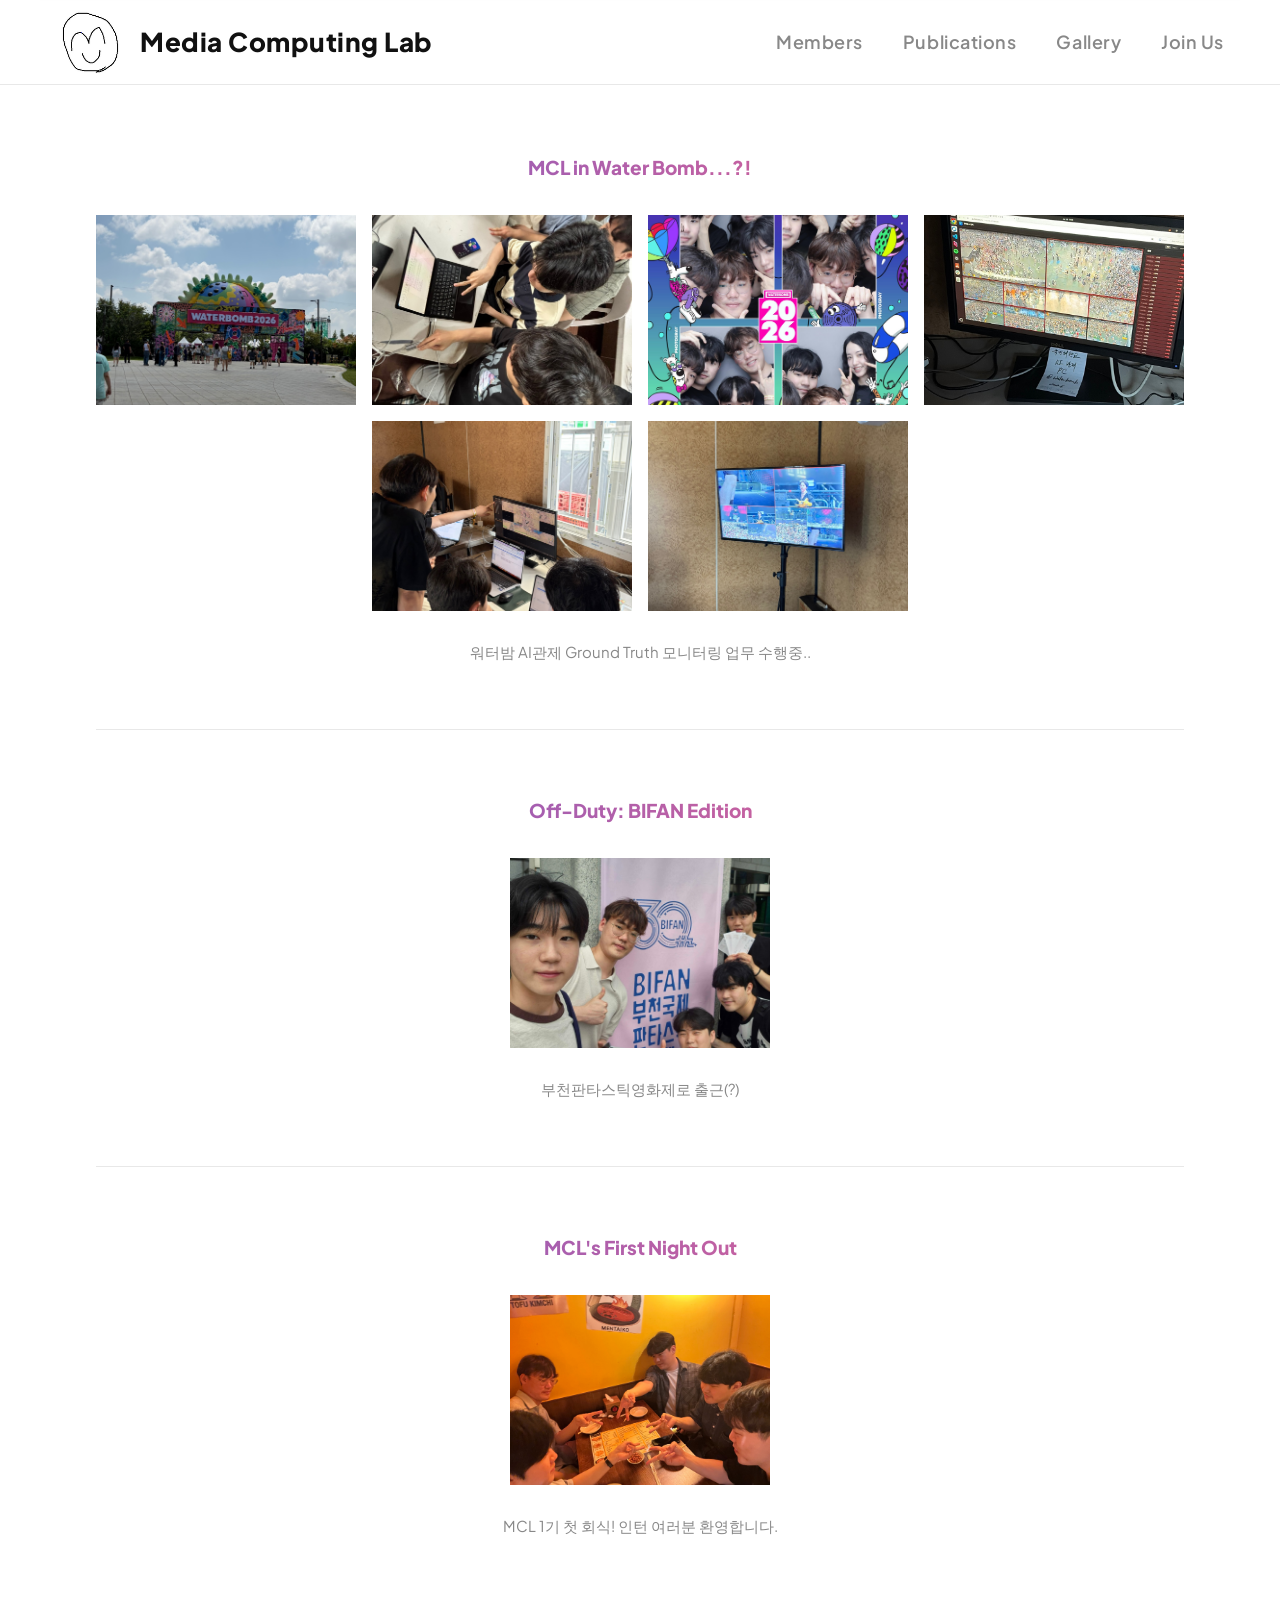
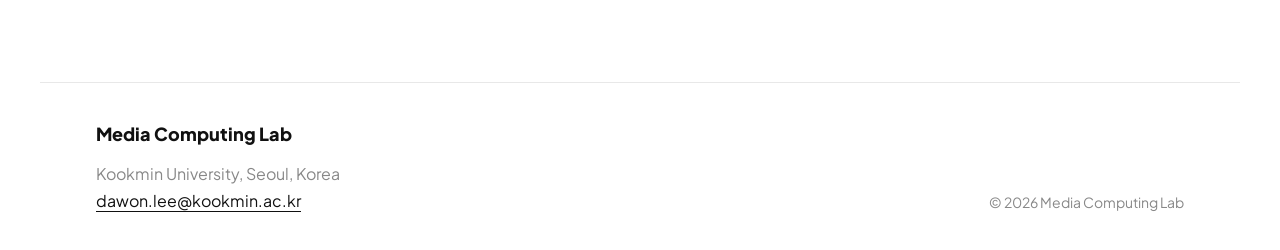
==== commit fc7a32e7: "Update gallery events and add new images" ====
--- a/gallery.html
+++ b/gallery.html
@@ -28,43 +28,53 @@
                                       <section id="gallery">
                                       
                                         <div class="gallery-event">
-                                            <h2 class="gallery-event-title gradient-text">Lab Launch</h2>
+                                            <h2 class="gallery-event-title gradient-text">MCL in Water Bomb...?!</h2>
                                                 <div class="gallery-event-photos">
-                                                      <div class="gallery-event-photo"></div>
-                                                            <div class="gallery-event-photo"></div>
-                                                                  <div class="gallery-event-photo"></div>
-                                                                      </div>
-                                                                      <p class="gallery-event-desc">Media Computing Lab officially opened its doors at Kookmin University in June 2026.</p>
-                                                                    </div>
-                                                                  
-                                                                    <hr>
-                                                                  
-                                                                    <div class="gallery-event">
-                                                                        <h2 class="gallery-event-title gradient-text">Welcoming Our 2026 Summer Interns</h2>
-                                                                            <div class="gallery-event-photos">
-                                                                                  <div class="gallery-event-photo"><img src="interns1.jpg" alt="Summer interns dinner"></div>
-                                                                                    <div class="gallery-event-photo"><img src="interns2.jpg" alt="Summer interns at BIFAN"></div>
-                                                                                                  </div>
-                                                                                                  <p class="gallery-event-desc">회식 야호✌️</p>
-                                                                                                </div>
-                                                                                              
-                                                                                                
-                                                                                                                          
-                                                                                                                          </section>
-                                                                                                                          
-                                                                                                                          <!-- FOOTER / CONTACT -->
-                                                                                                                          <footer id="contact">
-                                                                                                                            <div class="footer-left">
-                                                                                                                                <h2>Media Computing Lab</h2>
-                                                                                                                                    <p>Kookmin University, Seoul, Korea<br>
-                                                                                                                                        <a href="mailto:dawon.lee@kookmin.ac.kr">dawon.lee@kookmin.ac.kr</a></p>
-                                                                                                                                      </div>
-                                                                                                                                      <div class="footer-right">
-                                                                                                                                        <p>© 2026 Media Computing Lab</p>
-                                                                                                                                          </div>
-                                                                                                                                        </footer>
-                                                                                                                                        
-                                                                                                                                        <script src="scripts.js"></script>
+                                                      <div class="gallery-event-photo"><img src="gallery/KakaoTalk_20260807_195932391_05.jpg" alt="Water Bomb"></div>
+                                                            <div class="gallery-event-photo"><img src="gallery/KakaoTalk_20260807_195932391_06.jpg" alt="Water Bomb"></div>
+                                                                  <div class="gallery-event-photo"><img src="gallery/KakaoTalk_20260807_195932391_02.jpg" alt="Water Bomb"></div>
+                                                                        <div class="gallery-event-photo"><img src="gallery/KakaoTalk_20260807_195932391_01.jpg" alt="Water Bomb"></div>
+                                                                              <div class="gallery-event-photo"><img src="gallery/KakaoTalk_20260807_195932391_03.jpg" alt="Water Bomb"></div>
+                                                                                    <div class="gallery-event-photo"><img src="gallery/KakaoTalk_20260807_195932391_04.jpg" alt="Water Bomb"></div>
+                                                                                        </div>
+                                                                                        <p class="gallery-event-desc">워터밤 AI관제 Ground Truth 모니터링 업무 수행중..</p>
+                                                                                      </div>
+                                                                                    
+                                                                                      <hr>
+                                                                                    
+                                                                                      <div class="gallery-event">
+                                                                                          <h2 class="gallery-event-title gradient-text">Off-Duty: BIFAN Edition</h2>
+                                                                                              <div class="gallery-event-photos">
+                                                                                                    <div class="gallery-event-photo"><img src="gallery/KakaoTalk_20260807_195932391_07.jpg" alt="BIFAN"></div>
+                                                                                                        </div>
+                                                                                                        <p class="gallery-event-desc">부천판타스틱영화제로 출근(?)</p>
+                                                                                                      </div>
+                                                                                                    
+                                                                                                      <hr>
+                                                                                                    
+                                                                                                      <div class="gallery-event">
+                                                                                                          <h2 class="gallery-event-title gradient-text">MCL's First Night Out</h2>
+                                                                                                              <div class="gallery-event-photos">
+                                                                                                                    <div class="gallery-event-photo"><img src="gallery/KakaoTalk_20260807_195932391_08.jpg" alt="First dinner"></div>
+                                                                                                                        </div>
+                                                                                                                        <p class="gallery-event-desc">MCL 1기 첫 회식! 인턴 여러분 환영합니다.</p>
+                                                                                                                      </div>
+                                                                                                                    
+                                                                                                                    </section>
+                                                                                                                    
+                                                                                                                    <!-- FOOTER / CONTACT -->
+                                                                                                                    <footer id="contact">
+                                                                                                                      <div class="footer-left">
+                                                                                                                          <h2>Media Computing Lab</h2>
+                                                                                                                              <p>Kookmin University, Seoul, Korea<br>
+                                                                                                                                  <a href="mailto:dawon.lee@kookmin.ac.kr">dawon.lee@kookmin.ac.kr</a></p>
+                                                                                                                                </div>
+                                                                                                                                <div class="footer-right">
+                                                                                                                                  <p>© 2026 Media Computing Lab</p>
+                                                                                                                                    </div>
+                                                                                                                                  </footer>
+                                                                                                                                  
+                                                                                                                                  <script src="scripts.js"></script>
   </body>
   </html>
   </p></p></h2></li></li></span></span>
